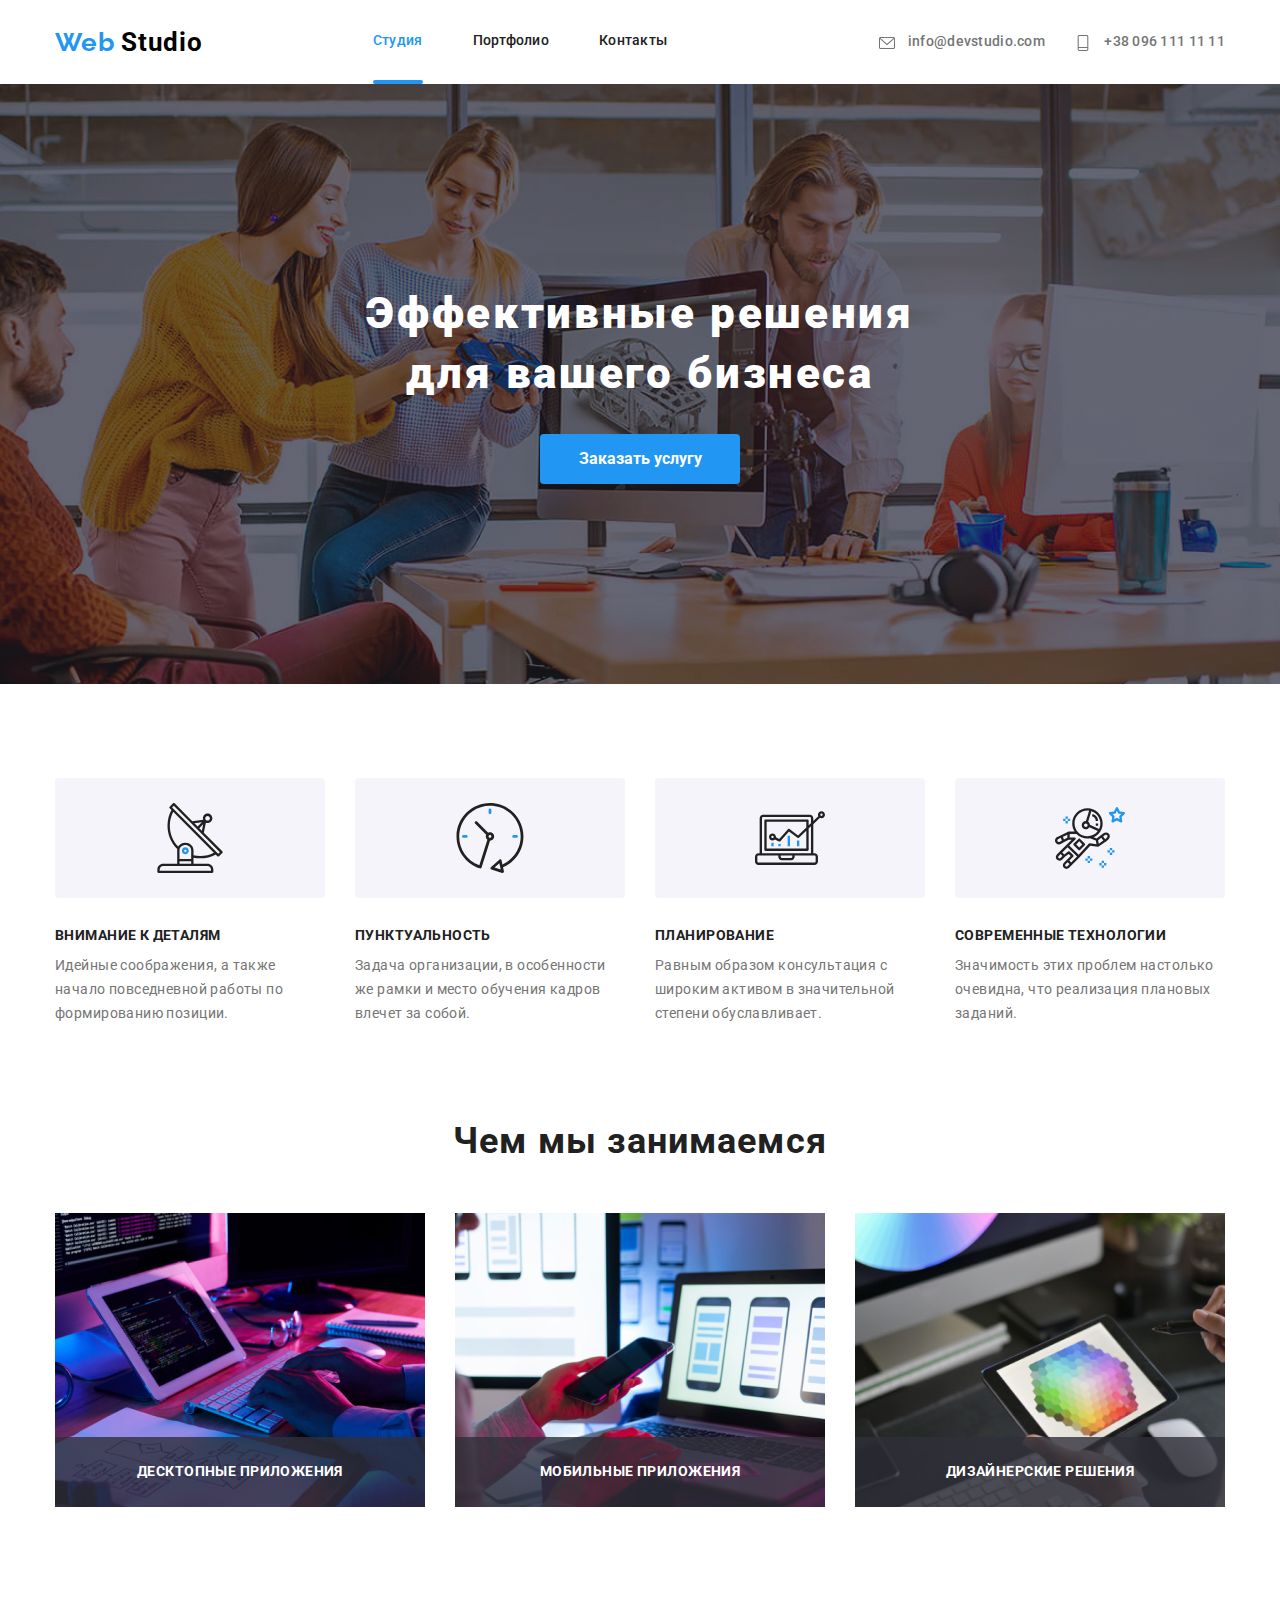
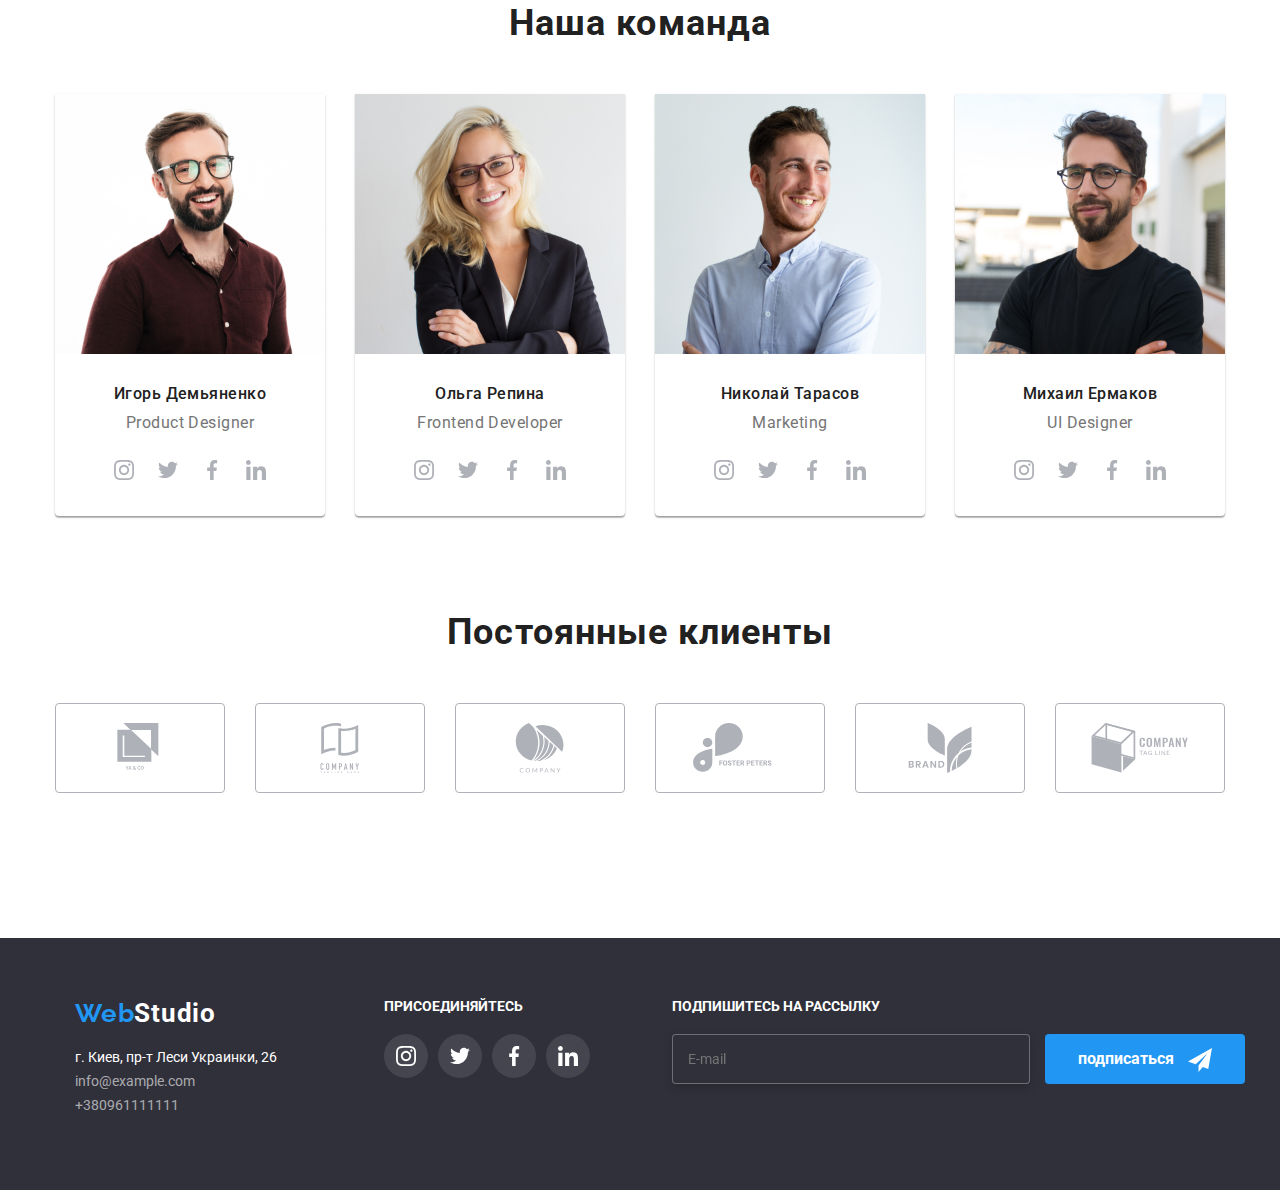
==== index.html @ a5e245bc "Initial commit" ====
<!DOCTYPE html>
<html lang="ru">
  <head>
    <meta charset="UTF-8" />
    <meta name="viewport" content="width=device-width, initial-scale=1.0" />
    <title>Studio</title>
    <link href="https://fonts.googleapis.com/css2?family=Raleway:wght@700&family=Roboto:wght@400;500;700&display=swap"
      rel="stylesheet" />
    <!-- <link rel="stylesheet" href="./css/normalize.css" /> -->
    <link rel="stylesheet" href="./css/main.min.css" />
     <!-- <link rel="stylesheet" href="./css/styles.css" />  -->

  </head>
  <body>
    <!--Шапка сайта-->
    <header>
      <div class="container main-nav">
        <a class="logo">
          <span class="logo-web">Web</span>
          <span class="logo-studio">Studio</span>
        </a>
        <nav>
          <ul class ="list site-nav ">
            <li class="menu-item" ><a href="./index.html" class="link current">Студия</a></li>
            <li class="menu-item"><a href="./portfolio.html" class="link">Портфолио</a></li>
            <li class="menu-item"><a href="#" class="link">Контакты</a></li>
          </ul>
        </nav>
        <address class="address">
          <ul class="list address-nav">
            <li class="item">
              <a href="mailto:info@devstudio.com" class="address-link">
                <svg class="icon-header" width="16" height="16">
                  <use href="./imeges/sprite.svg#icon-envelope" viewBox="0 0 32 32">
                  </use>
                </svg>
                info@devstudio.com
              </a>
            </li>
            <li class="item">
              <a href="tel:+380961111111" class="address-link">
                <svg class="icon-header" width="16" height="16">
                  <use href="./imeges/sprite3.svg#icon-Phone" viewBox="0 0 32 32">
                  </use>
                </svg>  
                  +38 096 111 11 11
              </a>
            </li>
          </ul>
        </address>
      </div>
    </header>
    <main>
      <!--Герой-->
      <section class="hero">
        <div class="overlay">
          <h1 class="section-head">Эффективные решения <br>для вашего бизнеса</h1>
          <button class="button" data-modal-open>Заказать услугу</button>
        </div>
      </section>
      
      <!--Преимущества-->
      <section class="section">
        <div class="container">
          <ul class="list about-us-list">
            <li class="content-box">
              <div class="background-icon">
                <svg class="icon" width="70" height="70">
                  <use href="./imeges/sprite3.svg#icon-plate" viewBox="0 0 32 32">
                  </use>
                </svg>
              </div>
 
              <p class="title-detalis">Внимание к деталям</p>
              <p class="title-description">
                Идейные соображения, а также начало повседневной работы по
                формированию позиции.
              </p>
            </li>
            <li class="content-box">
              <div class="background-icon">
                <svg class="icon" width="70" height="70">
                  <use href="./imeges/sprite3.svg#icon-watch" viewBox="0 0 32 32">
                  </use>
                </svg>
              </div>

              <p class="title-detalis">Пунктуальность</p>
              <p class="title-description">
                Задача организации, в особенности же рамки и место обучения кадров
                влечет за собой.
              </p>
            </li>
            <li class="content-box" >
              <div class="background-icon">
                 <svg class="icon" width="70" height="70">
                   <use href="./imeges/sprite3.svg#icon-comp" viewBox="0 0 32 32">
                   </use>
                 </svg>
              </div>

              <p class="title-detalis">Планирование</p>
              <p class="title-description">
                Равным образом консультация с широким активом в значительной степени
                обуславливает.
              </p>
            </li>
            <li class="content-box">
              <div class="background-icon">
                <svg class="icon" width="70" height="70">
                  <use href="./imeges/sprite3.svg#icon-man" viewBox="0 0 32 32">
                  </use>
                </svg>
              </div>

              <p class="title-detalis">Современные технологии</p>
              <p class="title-description">
                Значимость этих проблем настолько очевидна, что реализация плановых
                заданий.
              </p>
            </li>
          </ul>
        </div>
      </section>
      
      <!--Услуги-->
      <section class="section">
        <div class="container">
          <p class="section-service">Чем мы занимаемся</p>
          <ul class="list service-list">
            <li class="service-item ">
              <img src="./imeges/studio/img.jpg" width="370" alt="Десктопные приложения" />
              <p class="service-description">Десктопные приложения</p>
            </li>
            <li class="service-item ">
              <img src="./imeges/studio/img2.jpg" width="370" alt="Мобильные приложения" />
              <p class="service-description">Мобильные приложения</p>
            </li>
            <li class="service-item ">
              <img src="./imeges/studio/img3.jpg" width="370" alt="Дизайн" />
              <p class="service-description">Дизайнерские решения</p>
            </li>
          </ul>
        </div>
      </section>
      <!--Команда-->
      <section class="section">
        <div class="container">
          <h2 class="section-name">Наша команда</h2>
          <ul class="list team-service">
            <li class="team-list">
              <img src="./imeges/studio/team/img-ID.jpg" width="270" alt="Игорь Демьяненко" />
              <h3 class="team-name">Игорь Демьяненко</h3>
              <p lang="en" class="team-position">Product Designer</p>
              <ul class="list social-list">
                <li>
                  <a href="#" aria-label="ссылка instagram" class="social-networks">
                    <svg  whidh="20" height="20">
                      <use href="./imeges/sprite.svg#icon-insta" viewBox="0 0 32 32">
                      </use>
                    </svg>
                  </a>
                </li>
                <li>
                  <a href="#" aria-label="ссылка Twitter" class="social-networks">
                    <svg  whidh="20" height="20">
                      <use href="./imeges/sprite.svg#icon-twitter" viewBox="0 0 32 32">
                      </use>
                    </svg>
                  </a>
                </li>
                <li>
                  <a href="#" aria-label="ссылка Facebook" class="social-networks">
                    <svg  whidh="20" height="20">
                      <use href="./imeges/sprite.svg#icon-facebook" viewBox="0 0 32 32">
                      </use>
                    </svg>
                  </a>
                </li>
                <li>
                  <a href="#" aria-label="ссылка linkedin " class="social-networks">
                    <svg  whidh="20" height="20">
                      <use href="./imeges/sprite.svg#icon-linkedin" viewBox="0 0 32 32">
                      </use>
                    </svg>
                  </a>
                </li>
              </ul>
            </li>
            <li class="team-list">
              <img src="./imeges/studio/team/img-OR.jpg" width="270" alt="Ольга Репина" />
              <h3 class="team-name">Ольга Репина</h3>
              <p class="team-position">Frontend Developer</p>
              <ul class="list social-list">
                <li>
                  <a href="#" aria-label="ссылка instagram" class="social-networks">
                    <svg  whidh="20" height="20">
                      <use href="./imeges/sprite.svg#icon-insta" viewBox="0 0 32 32">
                      </use>
                    </svg>
                  </a>
                </li>
                <li>
                  <a href="#" aria-label="ссылка Twitter" class="social-networks">
                    <svg  whidh="20" height="20">
                      <use href="./imeges/sprite.svg#icon-twitter" viewBox="0 0 32 32">
                      </use>
                    </svg>
                  </a>
                </li>
                <li>
                  <a href="#" aria-label="ссылка Facebook" class="social-networks">
                    <svg whidh="20" height="20">
                      <use href="./imeges/sprite.svg#icon-facebook" viewBox="0 0 32 32">
                      </use>
                    </svg>
                  </a>
                </li>
                <li>
                  <a href="#" aria-label="ссылка linkedin " class="social-networks">
                    <svg whidh="20" height="20">
                      <use href="./imeges/sprite.svg#icon-linkedin" viewBox="0 0 32 32">
                      </use>
                    </svg>
                  </a>
                </li>
              </ul>
            </li>
            <li class="team-list">
              <img src="./imeges/studio/team/img-NT.jpg" width="270" alt="Николай Тарасов" />
              <h3 class="team-name">Николай Тарасов</h3>
              <p class="team-position">Marketing</p>
              <ul class="list social-list">
                <li class="item">
                  <a href="#" aria-label="ссылка instagram" class="social-networks">
                    <svg whidh="20" height="20">
                      <use href="./imeges/sprite.svg#icon-insta" viewBox="0 0 32 32">
                      </use>
                    </svg>
                  </a>
                </li>
                <li>
                  <a href="#" aria-label="ссылка Twitter" class="social-networks">
                    <svg  whidh="20" height="20">
                      <use href="./imeges/sprite.svg#icon-twitter" viewBox="0 0 32 32">
                      </use>
                    </svg>
                  </a>
                </li>
                <li>
                  <a href="#" aria-label="ссылка Facebook" class="social-networks">
                    <svg whidh="20" height="20">
                      <use href="./imeges/sprite.svg#icon-facebook" viewBox="0 0 32 32">
                      </use>
                    </svg>
                  </a>
                </li>
                <li>
                  <a href="#" aria-label="ссылка linkedin " class="social-networks">
                    <svg  whidh="20" height="20">
                      <use href="./imeges/sprite.svg#icon-linkedin" viewBox="0 0 32 32">
                      </use>
                    </svg>
                  </a>
                </li>
              </ul>
            </li>
            <li class="team-list">
              <img src="./imeges/studio/team/img-ME.jpg" width="270" alt="Михаил Ермаков" />
              <h3 class="team-name">Михаил Ермаков</h3>
              <p class="team-position">UI Designer</p>
              <ul class="list social-list">
                <li>
                  <a href="#" aria-label="ссылка instagram" class="social-networks">
                    <svg  whidh="20" height="20">
                      <use href="./imeges/sprite.svg#icon-insta" viewBox="0 0 32 32">
                      </use>
                    </svg>
                  </a>
                </li>
                <li>
                  <a href="#" aria-label="ссылка Twitter" class="social-networks">
                    <svg  whidh="20" height="20">
                      <use href="./imeges/sprite.svg#icon-twitter" viewBox="0 0 32 32">
                      </use>
                    </svg>
                  </a>
                </li>
                <li>
                  <a href="#" aria-label="ссылка Facebook" class="social-networks">
                    <svg whidh="20" height="20">
                      <use href="./imeges/sprite.svg#icon-facebook" viewBox="0 0 32 32">
                      </use>
                    </svg>
                  </a>
                </li>
                <li>
                  <a href="#" aria-label="ссылка linkedin " class="social-networks">
                    <svg  whidh="20" height="20">
                      <use href="./imeges/sprite.svg#icon-linkedin" viewBox="0 0 32 32">
                      </use>
                    </svg>
                  </a>
                </li>
              </ul>
            </li>
          </ul>  
        </div>
      </section>

      <!--Постоянные клиенты-->
      <section class="section">
        <div class="container">
          <h2 class="section-name">Постоянные клиенты</h2>
          <ul class="list service-list">
            <li class="section-name clients">
              <a href=""class="item-logo" aria-label="ссылка на YA & CO">
                    <svg whidh="45" height="50">
                      <use href="./imeges/sprite.svg#icon-logo-1" viewBox="0 0 32 32">
                      </use>
                    </svg>
              </a>
            </li>
            <li class="section-name clients">
              <a href="#" class="item-logo" aria-label="ссылка на TAGLINE HERE COMPANY">
                    <svg  whidh="45" height="50">
                      <use href="./imeges/sprite.svg#icon-logo-2" viewBox="0 0 32 32">
                      </use>
                    </svg>
              </a>
            </li>
            <li class="section-name clients">
              <a href="" class="item-logo" aria-label="ссылка на COMPANY">
                    <svg  whidh="45" height="50">
                      <use href="./imeges/sprite.svg#icon-logo-3" viewBox="0 0 32 32">
                      </use>
                    </svg>
              </a>
            </li>
            <li class="section-name clients">
              <a href="" class="item-logo" aria-label="ссылка на FOSTER PETERS">
                    <svg  whidh="45" height="50">
                      <use href="./imeges/sprite.svg#icon-logo-4" viewBox="0 0 32 32">
                      </use>
                    </svg>
              </a>
            </li>
            <li class="section-name clients">
              <a href="" class="item-logo" aria-label="ссылка на BRAND">
                    <svg  whidh="45" height="50">
                      <use href="./imeges/sprite.svg#icon-logo-5" viewBox="0 0 32 32">
                      </use>
                    </svg>
              </a>
            </li>
            <li class="section-name clients">
              <a href="" class="item-logo" aria-label="ссылка на TAG LINE COMPANI">
                    <svg  whidh="45" height="50">
                      <use href="./imeges/sprite.svg#icon-logo-6" viewBox="0 0 32 32">
                      </use>
                    </svg>
              </a>
            </li>
          </ul>
        </div>
      </section>
    </main>

    <!--footer-->
    <footer class="footer-main">
      <section>
        <div class="container footer">
          <div>
            <a class="logo footer">
              <span class="logo-web">Web</span>Studio
            </a>
            <address class="footer-adress">
              <ul class="list">
                <li>
                  <p class="adress">
                    г. Киев, пр-т Леси Украинки, 26
                  </p>
                </li>
                <li class="link-adress">
                  <a href class="mail" mailto:info@example.com">
                    info@example.com
                  </a>
                </li>
                <li class="link-adress">
                  <a href="tel:+380961111111" class="mail">
                    +380961111111
                  </a>
                </li>
              </ul>
            </address>
          </div>
          <div>
              <div class="footer-header">Присоединяйтесь</div>
              <ul class="list social-list">
                <li class="item-social">
                  <a href="#" aria-label="ссылка instagram" class="social-networks img-footer">
                    <svg  whidh="20" height="20">
                      <use href="./imeges/sprite.svg#icon-insta" viewBox="0 0 32 32">
                      </use>
                    </svg>
                  </a>
                </li>
                <li class="item-social">
                  <a href="#" aria-label="ссылка Twitter" class="social-networks img-footer">
                    <svg whidh="20" height="20">
                      <use href="./imeges/sprite.svg#icon-twitter" viewBox="0 0 32 32">
                      </use>
                    </svg>
                  </a>
                </li>
                <li class="item-social">
                  <a href="#" aria-label="ссылка Facebook" class="social-networks img-footer">
                    <svg  whidh="20" height="20">
                      <use href="./imeges/sprite.svg#icon-facebook" viewBox="0 0 32 32">
                      </use>
                    </svg>
                  </a>
                </li>
                <li class="item-social">
                  <a href="#" aria-label="ссылка linkedin " class="social-networks img-footer">
                    <svg  whidh="20" height="20">
                      <use href="./imeges/sprite.svg#icon-linkedin" viewBox="0 0 32 32">
                      </use>
                    </svg>
                  </a>
                </li>
              </ul>
            </div>          
            <form>
              <div class="footer-header">подпишитесь на рассылку</div>
              <input type="text" class="footer-input" name="mail-sent" placeholder="E-mail">
              <a href="" class="button">подписаться
                <svg class="img-sent" width="24" height="24">
                  <use href="./imeges/sprite3.svg#icon-icon-send" viewBox="0 0 32 32">                
                  </use>
                </svg>
              </a> 
            </form>            
          </div>
        </div>  
      </section>
    </footer>
    <div class="backdrope is-hidden" data-modal>
      <!--modal-window-->
      <form class="modal">
        <button class="button-close" data-modal-close>
          <svg class="img-close" width="18" height="18">
            <use href="./imeges/sprite3.svg#icon-close-black-18dp-2-1" viewBox="0 0 32 32">
            </use>">
          </svg>
        </button>
        <h1 class="form-title">Оставте свои данные ,мы вам перезвоним
        </h1>
        <div class="form-completed">
          <label for="name" class="form-lable">имя</label>
          <input type="text" class="form-input" name="name" id="name">
          <div class="img-form">
            <svg  width="18" height="18">
              <use href="./imeges/sprite3.svg#icon-person-black-18dp-1" viewBox="0 0 32 32"></use>
            </svg>            
          </div>
        </div>
        <div class="form-completed">
          <label for="tel" class="form-lable">телефон</label>
          <input type="tel" class="form-input" name="tel" id="tel">
          <div class="img-form">
            <svg  width="18" height="18">
              <use href="./imeges/sprite3.svg#icon-phone-black-18dp-1" viewBox="0 0 32 32"></use>
            </svg>            
          </div>
        </div>
        <div class="form-completed">
          <label for="mail" class="form-lable">почта</label>
          <input type="mail" class="form-input" name="mail" id="tel">
          <div class="img-form">
            <svg  width="18" height="18">
              <use href="./imeges/sprite3.svg#icon-email-black-18dp-1" viewBox="0 0 32 32"></use>
            </svg>            
          </div>          
        </div>
        <div class="form-completed">
          <label for="comment" class="form-lable">коментарий</label>            
          <textarea name="comment" id="comment" placeholder="Введите текст"></textarea>
        </div>
        <div class="form-allow">
          <input class="checkbox" type="checkbox" name="allow" id="allow">
          <label class="checkbox-label" for="allow">cоглашаюсь с рассылкой и принимаю 
            <a class="form-link" href="#" target="_blank" rel="noopener noreferrer">Условия договора</a>
          </label>
        </div>
        <button class="button sent">отправить</button>
      </form>  
    </div>
    <script src="./js/modal.js"></script>
  </body>                
</html>
---- css/main.min.css ----
/*! normalize.css v8.0.1 | MIT License | github.com/necolas/normalize.css */html{line-height:1.15;-webkit-text-size-adjust:100%}body{margin:0}main{display:block}h1{font-size:2em;margin:0.67em 0}hr{-webkit-box-sizing:content-box;box-sizing:content-box;height:0;overflow:visible}pre{font-family:monospace, monospace;font-size:1em}a{background-color:transparent}abbr[title]{border-bottom:none;text-decoration:underline;-webkit-text-decoration:underline dotted;text-decoration:underline dotted}b,strong{font-weight:bolder}code,kbd,samp{font-family:monospace, monospace;font-size:1em}small{font-size:80%}sub,sup{font-size:75%;line-height:0;position:relative;vertical-align:baseline}sub{bottom:-0.25em}sup{top:-0.5em}img{border-style:none;display:block}button,input,optgroup,select,textarea{font-family:inherit;font-size:100%;line-height:1.15;margin:0}button,input{overflow:visible}button,select{text-transform:none}button,[type="button"],[type="reset"],[type="submit"]{-webkit-appearance:button}button::-moz-focus-inner,[type="button"]::-moz-focus-inner,[type="reset"]::-moz-focus-inner,[type="submit"]::-moz-focus-inner{border-style:none;padding:0}button:-moz-focusring,[type="button"]:-moz-focusring,[type="reset"]:-moz-focusring,[type="submit"]:-moz-focusring{outline:1px dotted ButtonText}fieldset{padding:0.35em 0.75em 0.625em}legend{-webkit-box-sizing:border-box;box-sizing:border-box;color:inherit;display:table;max-width:100%;padding:0;white-space:normal}progress{vertical-align:baseline}textarea{overflow:auto}[type="checkbox"],[type="radio"]{-webkit-box-sizing:border-box;box-sizing:border-box;padding:0}[type="number"]::-webkit-inner-spin-button,[type="number"]::-webkit-outer-spin-button{height:auto}[type="search"]{-webkit-appearance:textfield;outline-offset:-2px}[type="search"]::-webkit-search-decoration{-webkit-appearance:none}::-webkit-file-upload-button{-webkit-appearance:button;font:inherit}details{display:block}summary{display:list-item}template{display:none}[hidden]{display:none}html{-webkit-box-sizing:border-box;box-sizing:border-box}*,*::before,*::after{-webkit-box-sizing:border-box;box-sizing:border-box}body{margin:0;color:#757575;background-color:#ffffff;font-family:"Raleway", sans-serif;font-family:"Roboto", sans-serif;font-size:14px}a{text-decoration:none}h1,h2,h3,h4,h5,h6,p{margin-top:0;margin-bottom:0}.list{list-style:none;padding:0;margin:0}.main-nav{display:-webkit-box;display:-ms-flexbox;display:flex;-webkit-box-align:center;-ms-flex-align:center;align-items:center}.button{display:inline-block;min-width:200px;padding:10px 32px;border-radius:4px;border-width:0px;color:#fff;background-color:#2196f3;font-weight:bold;font-size:16px;line-height:1.87;text-decoration:none;text-align:center}.modal .button{margin-left:auto;margin-right:auto;display:block}.container{margin-left:auto;margin-right:auto;width:1200px;padding-left:15px;padding-right:15px}.section{padding-bottom:95px}.section-head{color:#fff;font-weight:900;font-size:44px;line-height:1.36;text-align:center;letter-spacing:0.06em;margin-top:0px;margin-bottom:30px}.logo{color:#212121;font-weight:700;font-size:26px;line-height:1.19;letter-spacing:0.03em;margin-right:85px}.logo-studio{color:#000000}.logo-web{font-family:Raleway;font-weight:700;font-size:26px;line-height:1.19;letter-spacing:0.03em;color:#2196f3}.site-nav{display:-webkit-box;display:-ms-flexbox;display:flex;margin-left:85px}.menu-item:not(:last-child){margin-right:50px}.site-nav .link{display:block;padding-top:32px;padding-bottom:32px;color:#212121;font-weight:500;letter-spacing:0.02em;text-decoration:none;-webkit-transition:color 250ms cubic-bezier(0.4, 0, 0.2, 1);transition:color 250ms cubic-bezier(0.4, 0, 0.2, 1)}.link.current{color:#2196f3}.link.current::after{content:"";display:block;width:100%;height:4px;background:#2196f3;border-radius:2px;-webkit-transform:translateY(32px);transform:translateY(32px)}.link{color:#2196f3}.link:hover,.link:focus{color:#2196f3}.address{margin-left:auto;font-style:normal}.address-nav{display:-webkit-box;display:-ms-flexbox;display:flex;font-style:normal}.site-nav .link:hover,.site-nav .link:focus{color:#2196f3}.address-link{color:#757575;font-weight:500;letter-spacing:0.02em;text-decoration:none;-webkit-transition:color 250ms cubic-bezier(0.4, 0, 0.2, 1);transition:color 250ms cubic-bezier(0.4, 0, 0.2, 1)}.address-link:focus,.address-link:hover{color:#2196f3}.address-nav .item+.item{margin-left:30px}.icon-header{margin-right:10px;fill:currentColor;vertical-align:middle}.hero{text-align:center;margin-bottom:94px;color:#fff}.overlay{max-width:1600px;height:600px;margin-left:auto;margin-right:auto;background-image:-webkit-gradient(linear, left top, left bottom, from(rgba(47,48,58,0.4)), to(rgba(47,48,58,0.4))),url(../imeges/img-hero.jpg);background-image:linear-gradient(rgba(47,48,58,0.4), rgba(47,48,58,0.4)),url(../imeges/img-hero.jpg);background-position:center;background-repeat:no-repeat;background-size:cover;padding:200px 20%}.section-head{color:#fff;font-weight:900;font-size:44px;line-height:1.36;text-align:center;letter-spacing:0.06em;margin-top:0px;margin-bottom:30px}.icon{display:block;margin-left:auto;margin-right:auto;width:70px;height:70px}.about-us-list{display:-webkit-box;display:-ms-flexbox;display:flex}.content-box{margin-right:30px;width:calc((100% - 30px * 3) / 4)}.background-icon{display:-webkit-box;display:-ms-flexbox;display:flex;-webkit-box-align:center;-ms-flex-align:center;align-items:center;-webkit-box-pack:center;-ms-flex-pack:center;justify-content:center;width:270px;height:120px;margin-bottom:30px;background:#f5f4fa;border-radius:4px}.title-detalis{font-weight:700;font-size:14px;line-height:1.14;letter-spacing:0.03em;color:#212121;margin-bottom:10px;text-transform:uppercase}.title-description{font-weight:400;font-size:14px;line-height:1.71;letter-spacing:0.03em;color:#757575}.section-service{font-weight:700;font-size:36px;line-height:1.16;text-align:center;letter-spacing:0.03em;color:#212121;margin-bottom:50px}.service-list{display:-webkit-box;display:-ms-flexbox;display:flex;-webkit-box-pack:justify;-ms-flex-pack:justify;justify-content:space-between}.service-item{width:calc((100% - 30px) / 3);margin-right:30px;position:relative}.service-description{color:#fff;background-color:rgba(47,48,58,0.8);font-weight:700;font-size:14px;line-height:1.14;text-align:center;letter-spacing:0.03em;text-transform:uppercase;display:-webkit-box;display:-ms-flexbox;display:flex;position:absolute;bottom:0;left:0;width:100%;height:70px;-webkit-box-pack:center;-ms-flex-pack:center;justify-content:center;-webkit-box-align:center;-ms-flex-align:center;align-items:center}.section-name{font-weight:700;font-size:36px;line-height:1.17;text-align:center;letter-spacing:0.03em;color:#212121;margin-bottom:50px}.team-service{display:-webkit-box;display:-ms-flexbox;display:flex;text-align:center;-webkit-box-pack:justify;-ms-flex-pack:justify;justify-content:space-between}.team-service>.team-list{background:#ffffff;-webkit-box-shadow:0px 2px 1px rgba(0,0,0,0.2),0px 1px 1px rgba(0,0,0,0.14),0px 1px 3px rgba(0,0,0,0.12);box-shadow:0px 2px 1px rgba(0,0,0,0.2),0px 1px 1px rgba(0,0,0,0.14),0px 1px 3px rgba(0,0,0,0.12);border-radius:0px 0px 4px 4px}.team-list:not(:last-child){width:calc((100% - 30px) / 4);margin-right:30px}.team-name{margin-top:30px;margin-bottom:10px;font-weight:500;font-size:16px;line-height:1.2;text-align:center;letter-spacing:0.03em;color:#212121}.team-position{margin-bottom:15px;font-size:16px;line-height:1.2;text-align:center;letter-spacing:0.03em}.social-networks{fill:#afb1b8;display:-webkit-box;display:-ms-flexbox;display:flex;-webkit-box-align:center;-ms-flex-align:center;align-items:center;-webkit-box-pack:center;-ms-flex-pack:center;justify-content:center;height:44px;width:44px;border-radius:50%;background-color:#fff;color:#afb1b8;fill:currentColor;-webkit-transition:background-color 250ms cubic-bezier(0.4, 0, 0.2, 1),color 250ms cubic-bezier(0.4, 0, 0.2, 1);transition:background-color 250ms cubic-bezier(0.4, 0, 0.2, 1),color 250ms cubic-bezier(0.4, 0, 0.2, 1)}.social-networks:hover,.social-networks:focus{fill:#fff;background-color:#2196f3}.social-list{display:-webkit-box;display:-ms-flexbox;display:flex;-webkit-box-pack:center;-ms-flex-pack:center;justify-content:center;margin-bottom:24px;margin-top:16px}.clients:not(:last-child){width:calc((100% - 30px) / 6);margin-right:30px}.item-logo{display:-webkit-box;display:-ms-flexbox;display:flex;-webkit-box-align:center;-ms-flex-align:center;align-items:center;-webkit-box-pack:center;-ms-flex-pack:center;justify-content:center;width:170px;height:90px;border:1px solid #afb1b8;-webkit-box-sizing:border-box;box-sizing:border-box;border-radius:4px;fill:#afb1b8;-webkit-transition:border 250ms cubic-bezier(0.4, 0, 0.2, 1),color 250ms cubic-bezier(0.4, 0, 0.2, 1);transition:border 250ms cubic-bezier(0.4, 0, 0.2, 1),color 250ms cubic-bezier(0.4, 0, 0.2, 1)}.item-logo:hover,.item-logo:focus{fill:#2196f3;border-color:#2196f3}.footer-main{background:#2f303a;height:252px;padding:60px}.container.footer{display:-webkit-box;display:-ms-flexbox;display:flex;-webkit-box-pack:justify;-ms-flex-pack:justify;justify-content:space-between;background:#2f303a}.logo.footer{color:#fff;padding:0;display:block;margin-bottom:20px}.footer-adress{font-style:normal}.footer-adress .mail:hover,.footer-adress .mail:focus{color:#2196f3}.address-text{font-family:Roboto, sans-serif;font-style:normal;font-size:14px;line-height:1.71;letter-spacing:0.03em}.address-text a:hover,.address-text a:focus{color:#2196f3}.address-text a{color:rgba(255,255,255,0.6)}.adress{color:#fff;font-size:14px}.link-adress{margin-top:8px}.mail{color:rgba(255,255,255,0.6);line-height:1.71x;text-decoration:none}.footer-header{font-weight:700;text-transform:uppercase;color:#fff;margin-bottom:20px}.social-list .item-social+.item-social{margin-left:10px}.img-footer{background:rgba(255,255,255,0.1);color:#fff}.footer-input{width:358px;height:50px;border:1px solid rgba(255,255,255,0.3);-webkit-filter:drop-shadow(0px 4px 4px rgba(0,0,0,0.15));filter:drop-shadow(0px 4px 4px rgba(0,0,0,0.15));border-radius:4px;margin-right:12px;background-color:#2f303a;color:rgba(255,255,255,0.6);padding:16px 15px}.img-sent{fill:currentColor;margin-left:10px;vertical-align:middle}.backdrope{position:fixed;top:0px;left:0px;width:100%;height:100%;background:rgba(0,0,0,0.2);opacity:1;-webkit-transition:opacity 250ms cubic-bezier(0.4, 0, 0.2, 1);transition:opacity 250ms cubic-bezier(0.4, 0, 0.2, 1)}.backdrope.is-hidden{opacity:0;pointer-events:none}.modal{position:absolute;width:528px;left:50%;top:50%;-webkit-transform:translate(-50%, -50%);transform:translate(-50%, -50%);padding:40px;background-color:#fff;-webkit-box-shadow:0px 1px 3px rgba(0,0,0,0.12),0px 1px 1px rgba(0,0,0,0.14),0px 2px 1px rgba(0,0,0,0.2);box-shadow:0px 1px 3px rgba(0,0,0,0.12),0px 1px 1px rgba(0,0,0,0.14),0px 2px 1px rgba(0,0,0,0.2);border-radius:4px}.button-close{position:absolute;right:14px;top:14px;width:30px;height:30px;border-radius:50%;background:#ffffff;border:1px solid rgba(0,0,0,0.1);display:-webkit-box;display:-ms-flexbox;display:flex;-webkit-box-align:center;-ms-flex-align:center;align-items:center;-webkit-box-pack:center;-ms-flex-pack:center;justify-content:center;color:black}.button-close:hover,.button.sent:hover,.form-completed:hover *{cursor:url("../images/finger.svg"),pointer}.modal-window .button-head{display:block;margin-left:auto;margin-right:auto}.img-close{fill:currentColor}.button-close:hover,.button-close:focus,.form-input:focus+.img-form,textarea:focus+.img-form{color:#2196f3}.form-title{margin-bottom:12px;color:#212121;font-weight:700;font-size:20px;line-height:1.15;text-align:center}.form-completed{position:relative;margin-bottom:10px;display:-webkit-box;display:-ms-flexbox;display:flex;-webkit-box-orient:vertical;-webkit-box-direction:normal;-ms-flex-direction:column;flex-direction:column}.form-lable{font-size:12px;line-height:1.16;letter-spacing:0.01em;margin-bottom:4px}.form-input{height:40px;padding:12px 42px}.img-form{color:#212121;position:absolute;bottom:11px;left:12px;display:inline-block;width:18px;height:18px}textarea{resize:none;width:100%;height:120px;padding:12px 16px}.form-allow{margin-top:20px;margin-bottom:30px}.checkbox{appearance:none;-moz-appearance:none;-webkit-appearance:none}.checkbox-label{display:inline-block}.checkbox:checked+.checkbox-label::before{background-color:#2196f3;background-image:url("../imeges/icon-check.svg");border-width:0}.checkbox-label::before{content:"";display:inline-block;width:16px;height:15px;border:2px solid #212121;vertical-align:middle;margin-right:8px}.form-link{color:#2196f3;text-decoration:underline}.link-portfolio{color:#212121}.link-portfolio:hover{color:#2196f3}.site-nav .port{color:#2196f3}.button-item{display:-webkit-box;display:-ms-flexbox;display:flex;-webkit-box-pack:center;-ms-flex-pack:center;justify-content:center;list-style:none;margin-bottom:34px;margin-top:84px}.btn:not(:last-child){margin-right:8px}.button-second{color:#212121;background-color:#f5f4fa;border-radius:4px;font-family:Roboto, sans-serif;font-weight:500;font-size:16px;line-height:1.62;letter-spacing:0.03em;padding:6px 22px;-webkit-box-shadow:none;box-shadow:none;-webkit-transition:color 250ms;transition:color 250ms}.button-second:hover,.button-second:focus{background-color:#2196f3;color:white}.card-hover{color:#fff;background-color:#2196f3;font-size:18px;line-height:1.56;letter-spacing:0.03em;position:absolute;top:0;left:0;width:100%;height:100%;padding:63px 24px;background:rgba(33,150,243,0.9);-webkit-transform:translateY(100%);transform:translateY(100%);-webkit-transition:-webkit-transform 250ms cubic-bezier(0.4, 0, 0.2, 1);transition:-webkit-transform 250ms cubic-bezier(0.4, 0, 0.2, 1);transition:transform 250ms cubic-bezier(0.4, 0, 0.2, 1);transition:transform 250ms cubic-bezier(0.4, 0, 0.2, 1), -webkit-transform 250ms cubic-bezier(0.4, 0, 0.2, 1)}.title-card{margin-bottom:4px;color:#212121;font-weight:700;font-size:18px;line-height:2;letter-spacing:0.06em}.title-text{font-weight:400;font-size:16px;line-height:1.8;letter-spacing:0.03em;color:#757575;margin-bottom:20px;font-size:16px;line-height:1.87}ul.list.button-list{-webkit-box-pack:center;-ms-flex-pack:center;justify-content:center;display:-webkit-box;display:-ms-flexbox;display:flex}.card-item{display:-webkit-box;display:-ms-flexbox;display:flex;-ms-flex-line-pack:center;align-content:center;-ms-flex-wrap:wrap;flex-wrap:wrap;margin:-15px}.element{background:#fff;width:370px;margin:15px;border:6px solid #eeeeee;-webkit-box-shadow:none;box-shadow:none;-webkit-transition:-webkit-box-shadow 250ms cubic-bezier(0.4, 0, 0.2, 1);transition:-webkit-box-shadow 250ms cubic-bezier(0.4, 0, 0.2, 1);transition:box-shadow 250ms cubic-bezier(0.4, 0, 0.2, 1);transition:box-shadow 250ms cubic-bezier(0.4, 0, 0.2, 1), -webkit-box-shadow 250ms cubic-bezier(0.4, 0, 0.2, 1)}.element:hover{-webkit-box-shadow:1px 4px 6px rgba(0,0,0,0.16),0px 4px 4px rgba(0,0,0,0.06),0px 1px 1px rgba(0,0,0,0.12);box-shadow:1px 4px 6px rgba(0,0,0,0.16),0px 4px 4px rgba(0,0,0,0.06),0px 1px 1px rgba(0,0,0,0.12)}.element-item{padding:20px}.work-list-img{position:relative;overflow:hidden}.card-item .element:hover .card-hover{-webkit-transform:translateY(0);transform:translateY(0)}
/*# sourceMappingURL=main.min.css.map */
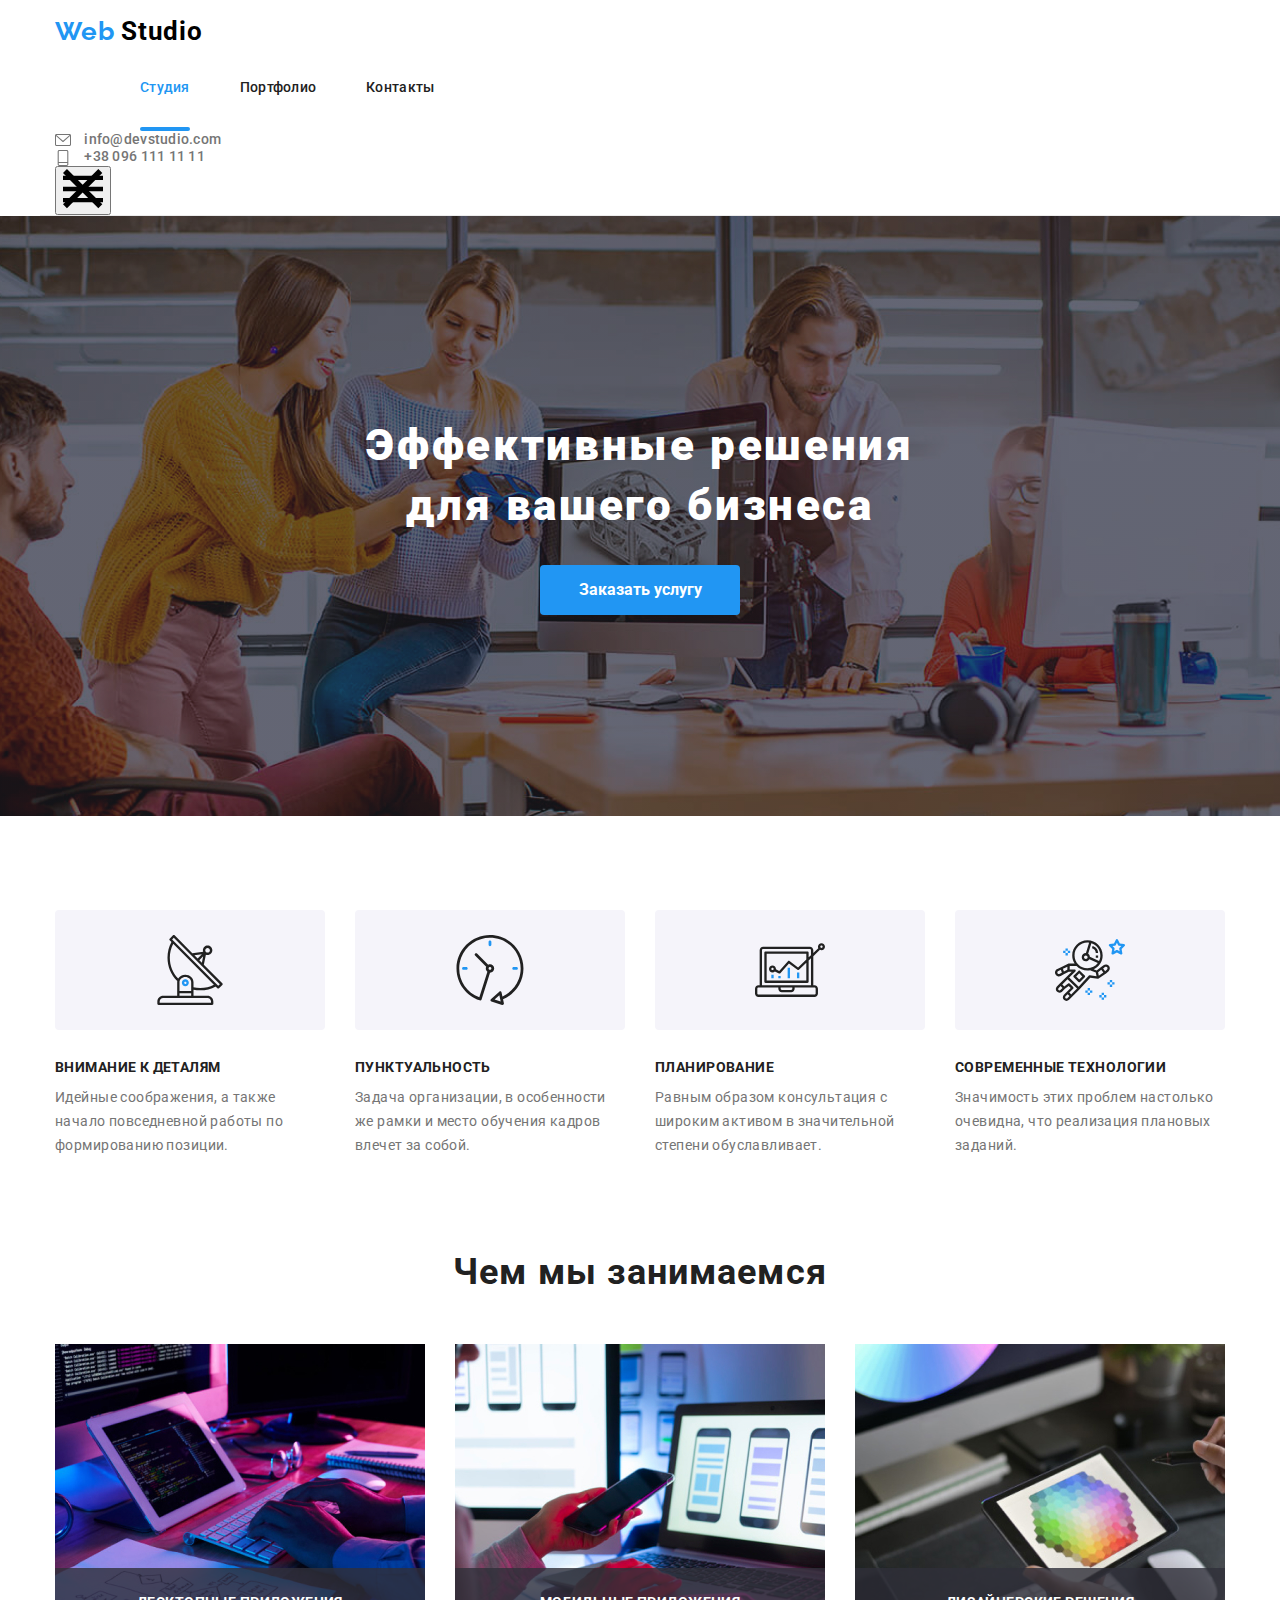
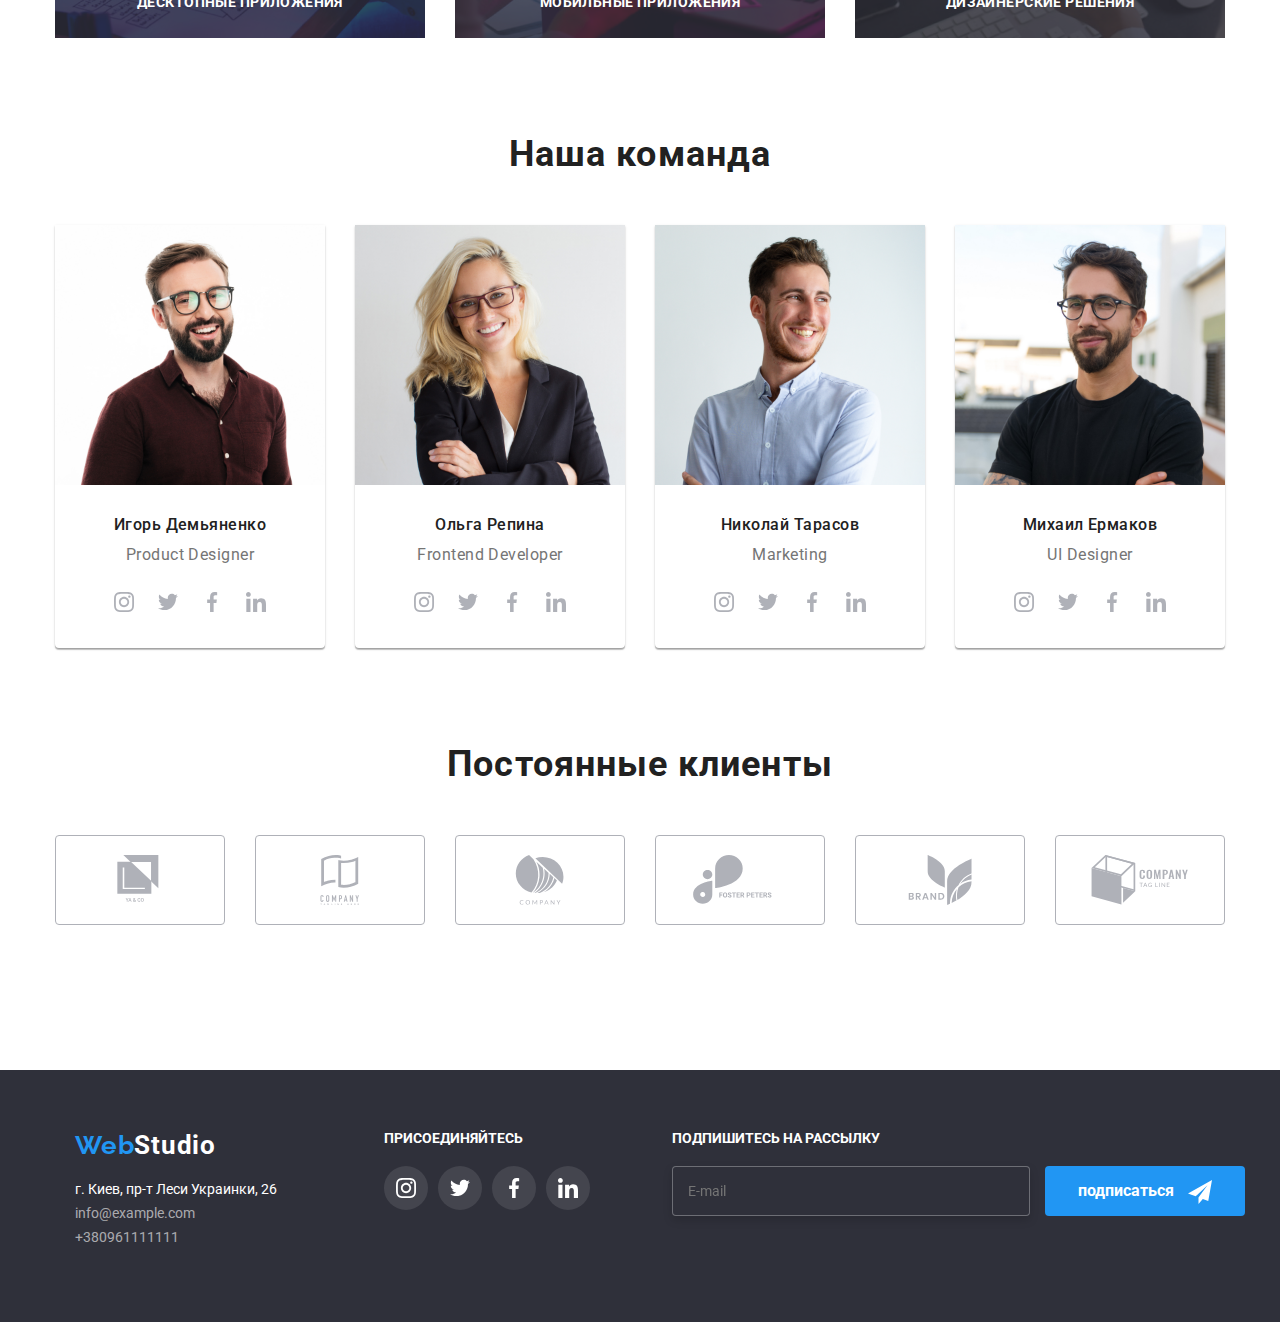
==== commit f0c5cd4b: "вносит изменения" ====
--- a/index.html
+++ b/index.html
@@ -19,35 +19,44 @@
           <span class="logo-web">Web</span>
           <span class="logo-studio">Studio</span>
         </a>
-        <nav>
-          <ul class ="list site-nav ">
-            <li class="menu-item" ><a href="./index.html" class="link current">Студия</a></li>
-            <li class="menu-item"><a href="./portfolio.html" class="link">Портфолио</a></li>
-            <li class="menu-item"><a href="#" class="link">Контакты</a></li>
-          </ul>
-        </nav>
-        <address class="address">
-          <ul class="list address-nav">
-            <li class="item">
-              <a href="mailto:info@devstudio.com" class="address-link">
-                <svg class="icon-header" width="16" height="16">
-                  <use href="./imeges/sprite.svg#icon-envelope" viewBox="0 0 32 32">
-                  </use>
-                </svg>
-                info@devstudio.com
-              </a>
-            </li>
-            <li class="item">
-              <a href="tel:+380961111111" class="address-link">
-                <svg class="icon-header" width="16" height="16">
-                  <use href="./imeges/sprite3.svg#icon-Phone" viewBox="0 0 32 32">
-                  </use>
-                </svg>  
+        <div class="container-nav" data-menu id="menu-container">
+          <nav>
+            <ul class="list site-nav ">
+              <li class="menu-item"><a href="./index.html" class="link current">Студия</a></li>
+              <li class="menu-item"><a href="./portfolio.html" class="link">Портфолио</a></li>
+              <li class="menu-item"><a href="#" class="link">Контакты</a></li>
+            </ul>
+          </nav>
+          <address class="address">
+            <ul class="list address-nav">
+              <li class="item">
+                <a href="mailto:info@devstudio.com" class="address-link">
+                  <svg class="icon-header" width="16" height="16">
+                    <use href="./imeges/sprite.svg#icon-envelope" viewBox="0 0 32 32">
+                    </use>
+                  </svg>
+                  info@devstudio.com
+                </a>
+              </li>
+              <li class="item">
+                <a href="tel:+380961111111" class="address-link">
+                  <svg class="icon-header" width="16" height="16">
+                    <use href="./imeges/sprite3.svg#icon-Phone" viewBox="0 0 32 32">
+                    </use>
+                  </svg>
                   +38 096 111 11 11
-              </a>
-            </li>
-          </ul>
-        </address>
+                </a>
+              </li>
+            </ul>
+          </address>
+        </div>
+        <button type="button" class="button-menu" data-menu-button="" aria-expanded="false" aria-controls="menu-container">
+          <svg width="40" height="40" aria-label="Переключатель мобильного меню">
+            <use class="icon-cross" href="./imeges/symbol-defs.svg#icon-close_24px"></use>
+            <use class="icon-menu" href="./imeges/symbol-defs.svg#icon-menu_24px"></use>
+          </svg>
+        </button>
+
       </div>
     </header>
     <main>
--- a/css/main.min.css
+++ b/css/main.min.css
@@ -1,2 +1,2 @@
-/*! normalize.css v8.0.1 | MIT License | github.com/necolas/normalize.css */html{line-height:1.15;-webkit-text-size-adjust:100%}body{margin:0}main{display:block}h1{font-size:2em;margin:0.67em 0}hr{-webkit-box-sizing:content-box;box-sizing:content-box;height:0;overflow:visible}pre{font-family:monospace, monospace;font-size:1em}a{background-color:transparent}abbr[title]{border-bottom:none;text-decoration:underline;-webkit-text-decoration:underline dotted;text-decoration:underline dotted}b,strong{font-weight:bolder}code,kbd,samp{font-family:monospace, monospace;font-size:1em}small{font-size:80%}sub,sup{font-size:75%;line-height:0;position:relative;vertical-align:baseline}sub{bottom:-0.25em}sup{top:-0.5em}img{border-style:none;display:block}button,input,optgroup,select,textarea{font-family:inherit;font-size:100%;line-height:1.15;margin:0}button,input{overflow:visible}button,select{text-transform:none}button,[type="button"],[type="reset"],[type="submit"]{-webkit-appearance:button}button::-moz-focus-inner,[type="button"]::-moz-focus-inner,[type="reset"]::-moz-focus-inner,[type="submit"]::-moz-focus-inner{border-style:none;padding:0}button:-moz-focusring,[type="button"]:-moz-focusring,[type="reset"]:-moz-focusring,[type="submit"]:-moz-focusring{outline:1px dotted ButtonText}fieldset{padding:0.35em 0.75em 0.625em}legend{-webkit-box-sizing:border-box;box-sizing:border-box;color:inherit;display:table;max-width:100%;padding:0;white-space:normal}progress{vertical-align:baseline}textarea{overflow:auto}[type="checkbox"],[type="radio"]{-webkit-box-sizing:border-box;box-sizing:border-box;padding:0}[type="number"]::-webkit-inner-spin-button,[type="number"]::-webkit-outer-spin-button{height:auto}[type="search"]{-webkit-appearance:textfield;outline-offset:-2px}[type="search"]::-webkit-search-decoration{-webkit-appearance:none}::-webkit-file-upload-button{-webkit-appearance:button;font:inherit}details{display:block}summary{display:list-item}template{display:none}[hidden]{display:none}html{-webkit-box-sizing:border-box;box-sizing:border-box}*,*::before,*::after{-webkit-box-sizing:border-box;box-sizing:border-box}body{margin:0;color:#757575;background-color:#ffffff;font-family:"Raleway", sans-serif;font-family:"Roboto", sans-serif;font-size:14px}a{text-decoration:none}h1,h2,h3,h4,h5,h6,p{margin-top:0;margin-bottom:0}.list{list-style:none;padding:0;margin:0}.main-nav{display:-webkit-box;display:-ms-flexbox;display:flex;-webkit-box-align:center;-ms-flex-align:center;align-items:center}.button{display:inline-block;min-width:200px;padding:10px 32px;border-radius:4px;border-width:0px;color:#fff;background-color:#2196f3;font-weight:bold;font-size:16px;line-height:1.87;text-decoration:none;text-align:center}.modal .button{margin-left:auto;margin-right:auto;display:block}.container{margin-left:auto;margin-right:auto;width:1200px;padding-left:15px;padding-right:15px}.section{padding-bottom:95px}.section-head{color:#fff;font-weight:900;font-size:44px;line-height:1.36;text-align:center;letter-spacing:0.06em;margin-top:0px;margin-bottom:30px}.logo{color:#212121;font-weight:700;font-size:26px;line-height:1.19;letter-spacing:0.03em;margin-right:85px}.logo-studio{color:#000000}.logo-web{font-family:Raleway;font-weight:700;font-size:26px;line-height:1.19;letter-spacing:0.03em;color:#2196f3}.site-nav{display:-webkit-box;display:-ms-flexbox;display:flex;margin-left:85px}.menu-item:not(:last-child){margin-right:50px}.site-nav .link{display:block;padding-top:32px;padding-bottom:32px;color:#212121;font-weight:500;letter-spacing:0.02em;text-decoration:none;-webkit-transition:color 250ms cubic-bezier(0.4, 0, 0.2, 1);transition:color 250ms cubic-bezier(0.4, 0, 0.2, 1)}.link.current{color:#2196f3}.link.current::after{content:"";display:block;width:100%;height:4px;background:#2196f3;border-radius:2px;-webkit-transform:translateY(32px);transform:translateY(32px)}.link{color:#2196f3}.link:hover,.link:focus{color:#2196f3}.address{margin-left:auto;font-style:normal}.address-nav{display:-webkit-box;display:-ms-flexbox;display:flex;font-style:normal}.site-nav .link:hover,.site-nav .link:focus{color:#2196f3}.address-link{color:#757575;font-weight:500;letter-spacing:0.02em;text-decoration:none;-webkit-transition:color 250ms cubic-bezier(0.4, 0, 0.2, 1);transition:color 250ms cubic-bezier(0.4, 0, 0.2, 1)}.address-link:focus,.address-link:hover{color:#2196f3}.address-nav .item+.item{margin-left:30px}.icon-header{margin-right:10px;fill:currentColor;vertical-align:middle}.hero{text-align:center;margin-bottom:94px;color:#fff}.overlay{max-width:1600px;height:600px;margin-left:auto;margin-right:auto;background-image:-webkit-gradient(linear, left top, left bottom, from(rgba(47,48,58,0.4)), to(rgba(47,48,58,0.4))),url(../imeges/img-hero.jpg);background-image:linear-gradient(rgba(47,48,58,0.4), rgba(47,48,58,0.4)),url(../imeges/img-hero.jpg);background-position:center;background-repeat:no-repeat;background-size:cover;padding:200px 20%}.section-head{color:#fff;font-weight:900;font-size:44px;line-height:1.36;text-align:center;letter-spacing:0.06em;margin-top:0px;margin-bottom:30px}.icon{display:block;margin-left:auto;margin-right:auto;width:70px;height:70px}.about-us-list{display:-webkit-box;display:-ms-flexbox;display:flex}.content-box{margin-right:30px;width:calc((100% - 30px * 3) / 4)}.background-icon{display:-webkit-box;display:-ms-flexbox;display:flex;-webkit-box-align:center;-ms-flex-align:center;align-items:center;-webkit-box-pack:center;-ms-flex-pack:center;justify-content:center;width:270px;height:120px;margin-bottom:30px;background:#f5f4fa;border-radius:4px}.title-detalis{font-weight:700;font-size:14px;line-height:1.14;letter-spacing:0.03em;color:#212121;margin-bottom:10px;text-transform:uppercase}.title-description{font-weight:400;font-size:14px;line-height:1.71;letter-spacing:0.03em;color:#757575}.section-service{font-weight:700;font-size:36px;line-height:1.16;text-align:center;letter-spacing:0.03em;color:#212121;margin-bottom:50px}.service-list{display:-webkit-box;display:-ms-flexbox;display:flex;-webkit-box-pack:justify;-ms-flex-pack:justify;justify-content:space-between}.service-item{width:calc((100% - 30px) / 3);margin-right:30px;position:relative}.service-description{color:#fff;background-color:rgba(47,48,58,0.8);font-weight:700;font-size:14px;line-height:1.14;text-align:center;letter-spacing:0.03em;text-transform:uppercase;display:-webkit-box;display:-ms-flexbox;display:flex;position:absolute;bottom:0;left:0;width:100%;height:70px;-webkit-box-pack:center;-ms-flex-pack:center;justify-content:center;-webkit-box-align:center;-ms-flex-align:center;align-items:center}.section-name{font-weight:700;font-size:36px;line-height:1.17;text-align:center;letter-spacing:0.03em;color:#212121;margin-bottom:50px}.team-service{display:-webkit-box;display:-ms-flexbox;display:flex;text-align:center;-webkit-box-pack:justify;-ms-flex-pack:justify;justify-content:space-between}.team-service>.team-list{background:#ffffff;-webkit-box-shadow:0px 2px 1px rgba(0,0,0,0.2),0px 1px 1px rgba(0,0,0,0.14),0px 1px 3px rgba(0,0,0,0.12);box-shadow:0px 2px 1px rgba(0,0,0,0.2),0px 1px 1px rgba(0,0,0,0.14),0px 1px 3px rgba(0,0,0,0.12);border-radius:0px 0px 4px 4px}.team-list:not(:last-child){width:calc((100% - 30px) / 4);margin-right:30px}.team-name{margin-top:30px;margin-bottom:10px;font-weight:500;font-size:16px;line-height:1.2;text-align:center;letter-spacing:0.03em;color:#212121}.team-position{margin-bottom:15px;font-size:16px;line-height:1.2;text-align:center;letter-spacing:0.03em}.social-networks{fill:#afb1b8;display:-webkit-box;display:-ms-flexbox;display:flex;-webkit-box-align:center;-ms-flex-align:center;align-items:center;-webkit-box-pack:center;-ms-flex-pack:center;justify-content:center;height:44px;width:44px;border-radius:50%;background-color:#fff;color:#afb1b8;fill:currentColor;-webkit-transition:background-color 250ms cubic-bezier(0.4, 0, 0.2, 1),color 250ms cubic-bezier(0.4, 0, 0.2, 1);transition:background-color 250ms cubic-bezier(0.4, 0, 0.2, 1),color 250ms cubic-bezier(0.4, 0, 0.2, 1)}.social-networks:hover,.social-networks:focus{fill:#fff;background-color:#2196f3}.social-list{display:-webkit-box;display:-ms-flexbox;display:flex;-webkit-box-pack:center;-ms-flex-pack:center;justify-content:center;margin-bottom:24px;margin-top:16px}.clients:not(:last-child){width:calc((100% - 30px) / 6);margin-right:30px}.item-logo{display:-webkit-box;display:-ms-flexbox;display:flex;-webkit-box-align:center;-ms-flex-align:center;align-items:center;-webkit-box-pack:center;-ms-flex-pack:center;justify-content:center;width:170px;height:90px;border:1px solid #afb1b8;-webkit-box-sizing:border-box;box-sizing:border-box;border-radius:4px;fill:#afb1b8;-webkit-transition:border 250ms cubic-bezier(0.4, 0, 0.2, 1),color 250ms cubic-bezier(0.4, 0, 0.2, 1);transition:border 250ms cubic-bezier(0.4, 0, 0.2, 1),color 250ms cubic-bezier(0.4, 0, 0.2, 1)}.item-logo:hover,.item-logo:focus{fill:#2196f3;border-color:#2196f3}.footer-main{background:#2f303a;height:252px;padding:60px}.container.footer{display:-webkit-box;display:-ms-flexbox;display:flex;-webkit-box-pack:justify;-ms-flex-pack:justify;justify-content:space-between;background:#2f303a}.logo.footer{color:#fff;padding:0;display:block;margin-bottom:20px}.footer-adress{font-style:normal}.footer-adress .mail:hover,.footer-adress .mail:focus{color:#2196f3}.address-text{font-family:Roboto, sans-serif;font-style:normal;font-size:14px;line-height:1.71;letter-spacing:0.03em}.address-text a:hover,.address-text a:focus{color:#2196f3}.address-text a{color:rgba(255,255,255,0.6)}.adress{color:#fff;font-size:14px}.link-adress{margin-top:8px}.mail{color:rgba(255,255,255,0.6);line-height:1.71x;text-decoration:none}.footer-header{font-weight:700;text-transform:uppercase;color:#fff;margin-bottom:20px}.social-list .item-social+.item-social{margin-left:10px}.img-footer{background:rgba(255,255,255,0.1);color:#fff}.footer-input{width:358px;height:50px;border:1px solid rgba(255,255,255,0.3);-webkit-filter:drop-shadow(0px 4px 4px rgba(0,0,0,0.15));filter:drop-shadow(0px 4px 4px rgba(0,0,0,0.15));border-radius:4px;margin-right:12px;background-color:#2f303a;color:rgba(255,255,255,0.6);padding:16px 15px}.img-sent{fill:currentColor;margin-left:10px;vertical-align:middle}.backdrope{position:fixed;top:0px;left:0px;width:100%;height:100%;background:rgba(0,0,0,0.2);opacity:1;-webkit-transition:opacity 250ms cubic-bezier(0.4, 0, 0.2, 1);transition:opacity 250ms cubic-bezier(0.4, 0, 0.2, 1)}.backdrope.is-hidden{opacity:0;pointer-events:none}.modal{position:absolute;width:528px;left:50%;top:50%;-webkit-transform:translate(-50%, -50%);transform:translate(-50%, -50%);padding:40px;background-color:#fff;-webkit-box-shadow:0px 1px 3px rgba(0,0,0,0.12),0px 1px 1px rgba(0,0,0,0.14),0px 2px 1px rgba(0,0,0,0.2);box-shadow:0px 1px 3px rgba(0,0,0,0.12),0px 1px 1px rgba(0,0,0,0.14),0px 2px 1px rgba(0,0,0,0.2);border-radius:4px}.button-close{position:absolute;right:14px;top:14px;width:30px;height:30px;border-radius:50%;background:#ffffff;border:1px solid rgba(0,0,0,0.1);display:-webkit-box;display:-ms-flexbox;display:flex;-webkit-box-align:center;-ms-flex-align:center;align-items:center;-webkit-box-pack:center;-ms-flex-pack:center;justify-content:center;color:black}.button-close:hover,.button.sent:hover,.form-completed:hover *{cursor:url("../images/finger.svg"),pointer}.modal-window .button-head{display:block;margin-left:auto;margin-right:auto}.img-close{fill:currentColor}.button-close:hover,.button-close:focus,.form-input:focus+.img-form,textarea:focus+.img-form{color:#2196f3}.form-title{margin-bottom:12px;color:#212121;font-weight:700;font-size:20px;line-height:1.15;text-align:center}.form-completed{position:relative;margin-bottom:10px;display:-webkit-box;display:-ms-flexbox;display:flex;-webkit-box-orient:vertical;-webkit-box-direction:normal;-ms-flex-direction:column;flex-direction:column}.form-lable{font-size:12px;line-height:1.16;letter-spacing:0.01em;margin-bottom:4px}.form-input{height:40px;padding:12px 42px}.img-form{color:#212121;position:absolute;bottom:11px;left:12px;display:inline-block;width:18px;height:18px}textarea{resize:none;width:100%;height:120px;padding:12px 16px}.form-allow{margin-top:20px;margin-bottom:30px}.checkbox{appearance:none;-moz-appearance:none;-webkit-appearance:none}.checkbox-label{display:inline-block}.checkbox:checked+.checkbox-label::before{background-color:#2196f3;background-image:url("../imeges/icon-check.svg");border-width:0}.checkbox-label::before{content:"";display:inline-block;width:16px;height:15px;border:2px solid #212121;vertical-align:middle;margin-right:8px}.form-link{color:#2196f3;text-decoration:underline}.link-portfolio{color:#212121}.link-portfolio:hover{color:#2196f3}.site-nav .port{color:#2196f3}.button-item{display:-webkit-box;display:-ms-flexbox;display:flex;-webkit-box-pack:center;-ms-flex-pack:center;justify-content:center;list-style:none;margin-bottom:34px;margin-top:84px}.btn:not(:last-child){margin-right:8px}.button-second{color:#212121;background-color:#f5f4fa;border-radius:4px;font-family:Roboto, sans-serif;font-weight:500;font-size:16px;line-height:1.62;letter-spacing:0.03em;padding:6px 22px;-webkit-box-shadow:none;box-shadow:none;-webkit-transition:color 250ms;transition:color 250ms}.button-second:hover,.button-second:focus{background-color:#2196f3;color:white}.card-hover{color:#fff;background-color:#2196f3;font-size:18px;line-height:1.56;letter-spacing:0.03em;position:absolute;top:0;left:0;width:100%;height:100%;padding:63px 24px;background:rgba(33,150,243,0.9);-webkit-transform:translateY(100%);transform:translateY(100%);-webkit-transition:-webkit-transform 250ms cubic-bezier(0.4, 0, 0.2, 1);transition:-webkit-transform 250ms cubic-bezier(0.4, 0, 0.2, 1);transition:transform 250ms cubic-bezier(0.4, 0, 0.2, 1);transition:transform 250ms cubic-bezier(0.4, 0, 0.2, 1), -webkit-transform 250ms cubic-bezier(0.4, 0, 0.2, 1)}.title-card{margin-bottom:4px;color:#212121;font-weight:700;font-size:18px;line-height:2;letter-spacing:0.06em}.title-text{font-weight:400;font-size:16px;line-height:1.8;letter-spacing:0.03em;color:#757575;margin-bottom:20px;font-size:16px;line-height:1.87}ul.list.button-list{-webkit-box-pack:center;-ms-flex-pack:center;justify-content:center;display:-webkit-box;display:-ms-flexbox;display:flex}.card-item{display:-webkit-box;display:-ms-flexbox;display:flex;-ms-flex-line-pack:center;align-content:center;-ms-flex-wrap:wrap;flex-wrap:wrap;margin:-15px}.element{background:#fff;width:370px;margin:15px;border:6px solid #eeeeee;-webkit-box-shadow:none;box-shadow:none;-webkit-transition:-webkit-box-shadow 250ms cubic-bezier(0.4, 0, 0.2, 1);transition:-webkit-box-shadow 250ms cubic-bezier(0.4, 0, 0.2, 1);transition:box-shadow 250ms cubic-bezier(0.4, 0, 0.2, 1);transition:box-shadow 250ms cubic-bezier(0.4, 0, 0.2, 1), -webkit-box-shadow 250ms cubic-bezier(0.4, 0, 0.2, 1)}.element:hover{-webkit-box-shadow:1px 4px 6px rgba(0,0,0,0.16),0px 4px 4px rgba(0,0,0,0.06),0px 1px 1px rgba(0,0,0,0.12);box-shadow:1px 4px 6px rgba(0,0,0,0.16),0px 4px 4px rgba(0,0,0,0.06),0px 1px 1px rgba(0,0,0,0.12)}.element-item{padding:20px}.work-list-img{position:relative;overflow:hidden}.card-item .element:hover .card-hover{-webkit-transform:translateY(0);transform:translateY(0)}
+/*! normalize.css v8.0.1 | MIT License | github.com/necolas/normalize.css */html{line-height:1.15;-webkit-text-size-adjust:100%}body{margin:0}main{display:block}h1{font-size:2em;margin:0.67em 0}hr{-webkit-box-sizing:content-box;box-sizing:content-box;height:0;overflow:visible}pre{font-family:monospace, monospace;font-size:1em}a{background-color:transparent}abbr[title]{border-bottom:none;text-decoration:underline;-webkit-text-decoration:underline dotted;text-decoration:underline dotted}b,strong{font-weight:bolder}code,kbd,samp{font-family:monospace, monospace;font-size:1em}small{font-size:80%}sub,sup{font-size:75%;line-height:0;position:relative;vertical-align:baseline}sub{bottom:-0.25em}sup{top:-0.5em}img{border-style:none;display:block}button,input,optgroup,select,textarea{font-family:inherit;font-size:100%;line-height:1.15;margin:0}button,input{overflow:visible}button,select{text-transform:none}button,[type="button"],[type="reset"],[type="submit"]{-webkit-appearance:button}button::-moz-focus-inner,[type="button"]::-moz-focus-inner,[type="reset"]::-moz-focus-inner,[type="submit"]::-moz-focus-inner{border-style:none;padding:0}button:-moz-focusring,[type="button"]:-moz-focusring,[type="reset"]:-moz-focusring,[type="submit"]:-moz-focusring{outline:1px dotted ButtonText}fieldset{padding:0.35em 0.75em 0.625em}legend{-webkit-box-sizing:border-box;box-sizing:border-box;color:inherit;display:table;max-width:100%;padding:0;white-space:normal}progress{vertical-align:baseline}textarea{overflow:auto}[type="checkbox"],[type="radio"]{-webkit-box-sizing:border-box;box-sizing:border-box;padding:0}[type="number"]::-webkit-inner-spin-button,[type="number"]::-webkit-outer-spin-button{height:auto}[type="search"]{-webkit-appearance:textfield;outline-offset:-2px}[type="search"]::-webkit-search-decoration{-webkit-appearance:none}::-webkit-file-upload-button{-webkit-appearance:button;font:inherit}details{display:block}summary{display:list-item}template{display:none}[hidden]{display:none}html{-webkit-box-sizing:border-box;box-sizing:border-box}*,*::before,*::after{-webkit-box-sizing:border-box;box-sizing:border-box}body{margin:0;color:#757575;background-color:#ffffff;font-family:"Raleway", sans-serif;font-family:"Roboto", sans-serif;font-size:14px}a{text-decoration:none}h1,h2,h3,h4,h5,h6,p{margin-top:0;margin-bottom:0}.list{list-style:none;padding:0;margin:0}.main-nav{position:relative;border-bottom:1px solid #ececec;padding-top:16px}@media screen and (max-width: 767px){.main-nav{padding-bottom:16px}}.button{display:inline-block;min-width:200px;padding:10px 32px;border-radius:4px;border-width:0px;color:#fff;background-color:#2196f3;font-weight:bold;font-size:16px;line-height:1.87;text-decoration:none;text-align:center}.modal .button{margin-left:auto;margin-right:auto;display:block}.container{margin-left:auto;margin-right:auto;width:1200px;padding-left:15px;padding-right:15px}@media screen and (min-width: 480px){.container{width:480px}}@media screen and (min-width: 768px){.container{width:768px}}@media screen and (min-width: 1200px){.container{width:1200px}}.section{padding-bottom:95px}.section-head{color:#fff;font-weight:900;font-size:44px;line-height:1.36;text-align:center;letter-spacing:0.06em;margin-top:0px;margin-bottom:30px}.logo{color:#212121;font-weight:700;font-size:26px;line-height:1.19;letter-spacing:0.03em;margin-right:85px}.logo-studio{color:#000000}.logo-web{font-family:Raleway;font-weight:700;font-size:26px;line-height:1.19;letter-spacing:0.03em;color:#2196f3}.site-nav{display:-webkit-box;display:-ms-flexbox;display:flex;margin-left:85px}.menu-item:not(:last-child){margin-right:50px}.site-nav .link{display:block;padding-top:32px;padding-bottom:32px;color:#212121;font-weight:500;letter-spacing:0.02em;text-decoration:none;-webkit-transition:color 250ms cubic-bezier(0.4, 0, 0.2, 1);transition:color 250ms cubic-bezier(0.4, 0, 0.2, 1)}.link.current{color:#2196f3}.link.current::after{content:"";display:block;width:100%;height:4px;background:#2196f3;border-radius:2px;-webkit-transform:translateY(32px);transform:translateY(32px)}.link{color:#2196f3}.link:hover,.link:focus{color:#2196f3}.address{margin-left:auto;font-style:normal}@media screen and (max-width: 767px){.address-nav{font-size:18px;line-height:1.16}.address-nav .item+.item{margin-top:16px}}@media screen and (min-width: 768px) and (max-width: 1199px){.address-nav .item+.item{margin-top:10px}}.address-nav.item+.item{margin-left:30px}.site-nav .link:hover,.site-nav .link:focus{color:#2196f3}.address-link{color:#757575;font-weight:500;letter-spacing:0.02em;text-decoration:none;-webkit-transition:color 250ms cubic-bezier(0.4, 0, 0.2, 1);transition:color 250ms cubic-bezier(0.4, 0, 0.2, 1)}.address-link:focus,.address-link:hover{color:#2196f3}.icon-header{margin-right:10px;fill:currentColor;vertical-align:middle}.hero{text-align:center;margin-bottom:94px;color:#fff}.overlay{max-width:1600px;height:600px;margin-left:auto;margin-right:auto;background-image:-webkit-gradient(linear, left top, left bottom, from(rgba(47,48,58,0.4)), to(rgba(47,48,58,0.4))),url(../imeges/img-hero.jpg);background-image:linear-gradient(rgba(47,48,58,0.4), rgba(47,48,58,0.4)),url(../imeges/img-hero.jpg);background-position:center;background-repeat:no-repeat;background-size:cover;padding:200px 20%}.section-head{color:#fff;font-weight:900;font-size:44px;line-height:1.36;text-align:center;letter-spacing:0.06em;margin-top:0px;margin-bottom:30px}.icon{display:block;margin-left:auto;margin-right:auto;width:70px;height:70px}.about-us-list{display:-webkit-box;display:-ms-flexbox;display:flex}.content-box{margin-right:30px;width:calc((100% - 30px * 3) / 4)}.background-icon{display:-webkit-box;display:-ms-flexbox;display:flex;-webkit-box-align:center;-ms-flex-align:center;align-items:center;-webkit-box-pack:center;-ms-flex-pack:center;justify-content:center;width:270px;height:120px;margin-bottom:30px;background:#f5f4fa;border-radius:4px}.title-detalis{font-weight:700;font-size:14px;line-height:1.14;letter-spacing:0.03em;color:#212121;margin-bottom:10px;text-transform:uppercase}.title-description{font-weight:400;font-size:14px;line-height:1.71;letter-spacing:0.03em;color:#757575}.section-service{font-weight:700;font-size:36px;line-height:1.16;text-align:center;letter-spacing:0.03em;color:#212121;margin-bottom:50px}.service-list{display:-webkit-box;display:-ms-flexbox;display:flex;-webkit-box-pack:justify;-ms-flex-pack:justify;justify-content:space-between}.service-item{width:calc((100% - 30px) / 3);margin-right:30px;position:relative}.service-description{color:#fff;background-color:rgba(47,48,58,0.8);font-weight:700;font-size:14px;line-height:1.14;text-align:center;letter-spacing:0.03em;text-transform:uppercase;display:-webkit-box;display:-ms-flexbox;display:flex;position:absolute;bottom:0;left:0;width:100%;height:70px;-webkit-box-pack:center;-ms-flex-pack:center;justify-content:center;-webkit-box-align:center;-ms-flex-align:center;align-items:center}.section-name{font-weight:700;font-size:36px;line-height:1.17;text-align:center;letter-spacing:0.03em;color:#212121;margin-bottom:50px}.team-service{display:-webkit-box;display:-ms-flexbox;display:flex;text-align:center;-webkit-box-pack:justify;-ms-flex-pack:justify;justify-content:space-between}.team-service>.team-list{background:#ffffff;-webkit-box-shadow:0px 2px 1px rgba(0,0,0,0.2),0px 1px 1px rgba(0,0,0,0.14),0px 1px 3px rgba(0,0,0,0.12);box-shadow:0px 2px 1px rgba(0,0,0,0.2),0px 1px 1px rgba(0,0,0,0.14),0px 1px 3px rgba(0,0,0,0.12);border-radius:0px 0px 4px 4px}.team-list:not(:last-child){width:calc((100% - 30px) / 4);margin-right:30px}.team-name{margin-top:30px;margin-bottom:10px;font-weight:500;font-size:16px;line-height:1.2;text-align:center;letter-spacing:0.03em;color:#212121}.team-position{margin-bottom:15px;font-size:16px;line-height:1.2;text-align:center;letter-spacing:0.03em}.social-networks{fill:#afb1b8;display:-webkit-box;display:-ms-flexbox;display:flex;-webkit-box-align:center;-ms-flex-align:center;align-items:center;-webkit-box-pack:center;-ms-flex-pack:center;justify-content:center;height:44px;width:44px;border-radius:50%;background-color:#fff;color:#afb1b8;fill:currentColor;-webkit-transition:background-color 250ms cubic-bezier(0.4, 0, 0.2, 1),color 250ms cubic-bezier(0.4, 0, 0.2, 1);transition:background-color 250ms cubic-bezier(0.4, 0, 0.2, 1),color 250ms cubic-bezier(0.4, 0, 0.2, 1)}.social-networks:hover,.social-networks:focus{fill:#fff;background-color:#2196f3}.social-list{display:-webkit-box;display:-ms-flexbox;display:flex;-webkit-box-pack:center;-ms-flex-pack:center;justify-content:center;margin-bottom:24px;margin-top:16px}.clients:not(:last-child){width:calc((100% - 30px) / 6);margin-right:30px}.item-logo{display:-webkit-box;display:-ms-flexbox;display:flex;-webkit-box-align:center;-ms-flex-align:center;align-items:center;-webkit-box-pack:center;-ms-flex-pack:center;justify-content:center;width:170px;height:90px;border:1px solid #afb1b8;-webkit-box-sizing:border-box;box-sizing:border-box;border-radius:4px;fill:#afb1b8;-webkit-transition:border 250ms cubic-bezier(0.4, 0, 0.2, 1),color 250ms cubic-bezier(0.4, 0, 0.2, 1);transition:border 250ms cubic-bezier(0.4, 0, 0.2, 1),color 250ms cubic-bezier(0.4, 0, 0.2, 1)}.item-logo:hover,.item-logo:focus{fill:#2196f3;border-color:#2196f3}.footer-main{background:#2f303a;height:252px;padding:60px}.container.footer{display:-webkit-box;display:-ms-flexbox;display:flex;-webkit-box-pack:justify;-ms-flex-pack:justify;justify-content:space-between;background:#2f303a}.logo.footer{color:#fff;padding:0;display:block;margin-bottom:20px}.footer-adress{font-style:normal}.footer-adress .mail:hover,.footer-adress .mail:focus{color:#2196f3}.address-text{font-family:Roboto, sans-serif;font-style:normal;font-size:14px;line-height:1.71;letter-spacing:0.03em}.address-text a:hover,.address-text a:focus{color:#2196f3}.address-text a{color:rgba(255,255,255,0.6)}.adress{color:#fff;font-size:14px}.link-adress{margin-top:8px}.mail{color:rgba(255,255,255,0.6);line-height:1.71x;text-decoration:none}.footer-header{font-weight:700;text-transform:uppercase;color:#fff;margin-bottom:20px}.social-list .item-social+.item-social{margin-left:10px}.img-footer{background:rgba(255,255,255,0.1);color:#fff}.footer-input{width:358px;height:50px;border:1px solid rgba(255,255,255,0.3);-webkit-filter:drop-shadow(0px 4px 4px rgba(0,0,0,0.15));filter:drop-shadow(0px 4px 4px rgba(0,0,0,0.15));border-radius:4px;margin-right:12px;background-color:#2f303a;color:rgba(255,255,255,0.6);padding:16px 15px}.img-sent{fill:currentColor;margin-left:10px;vertical-align:middle}.backdrope{position:fixed;top:0px;left:0px;width:100%;height:100%;background:rgba(0,0,0,0.2);opacity:1;-webkit-transition:opacity 250ms cubic-bezier(0.4, 0, 0.2, 1);transition:opacity 250ms cubic-bezier(0.4, 0, 0.2, 1)}.backdrope.is-hidden{opacity:0;pointer-events:none}.modal{position:absolute;width:528px;left:50%;top:50%;-webkit-transform:translate(-50%, -50%);transform:translate(-50%, -50%);padding:40px;background-color:#fff;-webkit-box-shadow:0px 1px 3px rgba(0,0,0,0.12),0px 1px 1px rgba(0,0,0,0.14),0px 2px 1px rgba(0,0,0,0.2);box-shadow:0px 1px 3px rgba(0,0,0,0.12),0px 1px 1px rgba(0,0,0,0.14),0px 2px 1px rgba(0,0,0,0.2);border-radius:4px}.button-close{position:absolute;right:14px;top:14px;width:30px;height:30px;border-radius:50%;background:#ffffff;border:1px solid rgba(0,0,0,0.1);display:-webkit-box;display:-ms-flexbox;display:flex;-webkit-box-align:center;-ms-flex-align:center;align-items:center;-webkit-box-pack:center;-ms-flex-pack:center;justify-content:center;color:black}.button-close:hover,.button.sent:hover,.form-completed:hover *{cursor:url("../images/finger.svg"),pointer}.modal-window .button-head{display:block;margin-left:auto;margin-right:auto}.img-close{fill:currentColor}.button-close:hover,.button-close:focus,.form-input:focus+.img-form,textarea:focus+.img-form{color:#2196f3}.form-title{margin-bottom:12px;color:#212121;font-weight:700;font-size:20px;line-height:1.15;text-align:center}.form-completed{position:relative;margin-bottom:10px;display:-webkit-box;display:-ms-flexbox;display:flex;-webkit-box-orient:vertical;-webkit-box-direction:normal;-ms-flex-direction:column;flex-direction:column}.form-lable{font-size:12px;line-height:1.16;letter-spacing:0.01em;margin-bottom:4px}.form-input{height:40px;padding:12px 42px}.img-form{color:#212121;position:absolute;bottom:11px;left:12px;display:inline-block;width:18px;height:18px}textarea{resize:none;width:100%;height:120px;padding:12px 16px}.form-allow{margin-top:20px;margin-bottom:30px}.checkbox{appearance:none;-moz-appearance:none;-webkit-appearance:none}.checkbox-label{display:inline-block}.checkbox:checked+.checkbox-label::before{background-color:#2196f3;background-image:url("../imeges/icon-check.svg");border-width:0}.checkbox-label::before{content:"";display:inline-block;width:16px;height:15px;border:2px solid #212121;vertical-align:middle;margin-right:8px}.form-link{color:#2196f3;text-decoration:underline}.link-portfolio{color:#212121}.link-portfolio:hover{color:#2196f3}.site-nav .port{color:#2196f3}.button-item{display:-webkit-box;display:-ms-flexbox;display:flex;-webkit-box-pack:center;-ms-flex-pack:center;justify-content:center;list-style:none;margin-bottom:34px;margin-top:84px}.btn:not(:last-child){margin-right:8px}.button-second{color:#212121;background-color:#f5f4fa;border-radius:4px;font-family:Roboto, sans-serif;font-weight:500;font-size:16px;line-height:1.62;letter-spacing:0.03em;padding:6px 22px;-webkit-box-shadow:none;box-shadow:none;-webkit-transition:color 250ms;transition:color 250ms}.button-second:hover,.button-second:focus{background-color:#2196f3;color:white}.card-hover{color:#fff;background-color:#2196f3;font-size:18px;line-height:1.56;letter-spacing:0.03em;position:absolute;top:0;left:0;width:100%;height:100%;padding:63px 24px;background:rgba(33,150,243,0.9);-webkit-transform:translateY(100%);transform:translateY(100%);-webkit-transition:-webkit-transform 250ms cubic-bezier(0.4, 0, 0.2, 1);transition:-webkit-transform 250ms cubic-bezier(0.4, 0, 0.2, 1);transition:transform 250ms cubic-bezier(0.4, 0, 0.2, 1);transition:transform 250ms cubic-bezier(0.4, 0, 0.2, 1), -webkit-transform 250ms cubic-bezier(0.4, 0, 0.2, 1)}.title-card{margin-bottom:4px;color:#212121;font-weight:700;font-size:18px;line-height:2;letter-spacing:0.06em}.title-text{font-weight:400;font-size:16px;line-height:1.8;letter-spacing:0.03em;color:#757575;margin-bottom:20px;font-size:16px;line-height:1.87}ul.list.button-list{-webkit-box-pack:center;-ms-flex-pack:center;justify-content:center;display:-webkit-box;display:-ms-flexbox;display:flex}.card-item{display:-webkit-box;display:-ms-flexbox;display:flex;-ms-flex-line-pack:center;align-content:center;-ms-flex-wrap:wrap;flex-wrap:wrap;margin:-15px}.element{background:#fff;width:370px;margin:15px;border:6px solid #eeeeee;-webkit-box-shadow:none;box-shadow:none;-webkit-transition:-webkit-box-shadow 250ms cubic-bezier(0.4, 0, 0.2, 1);transition:-webkit-box-shadow 250ms cubic-bezier(0.4, 0, 0.2, 1);transition:box-shadow 250ms cubic-bezier(0.4, 0, 0.2, 1);transition:box-shadow 250ms cubic-bezier(0.4, 0, 0.2, 1), -webkit-box-shadow 250ms cubic-bezier(0.4, 0, 0.2, 1)}.element:hover{-webkit-box-shadow:1px 4px 6px rgba(0,0,0,0.16),0px 4px 4px rgba(0,0,0,0.06),0px 1px 1px rgba(0,0,0,0.12);box-shadow:1px 4px 6px rgba(0,0,0,0.16),0px 4px 4px rgba(0,0,0,0.06),0px 1px 1px rgba(0,0,0,0.12)}.element-item{padding:20px}.work-list-img{position:relative;overflow:hidden}.card-item .element:hover .card-hover{-webkit-transform:translateY(0);transform:translateY(0)}
 /*# sourceMappingURL=main.min.css.map */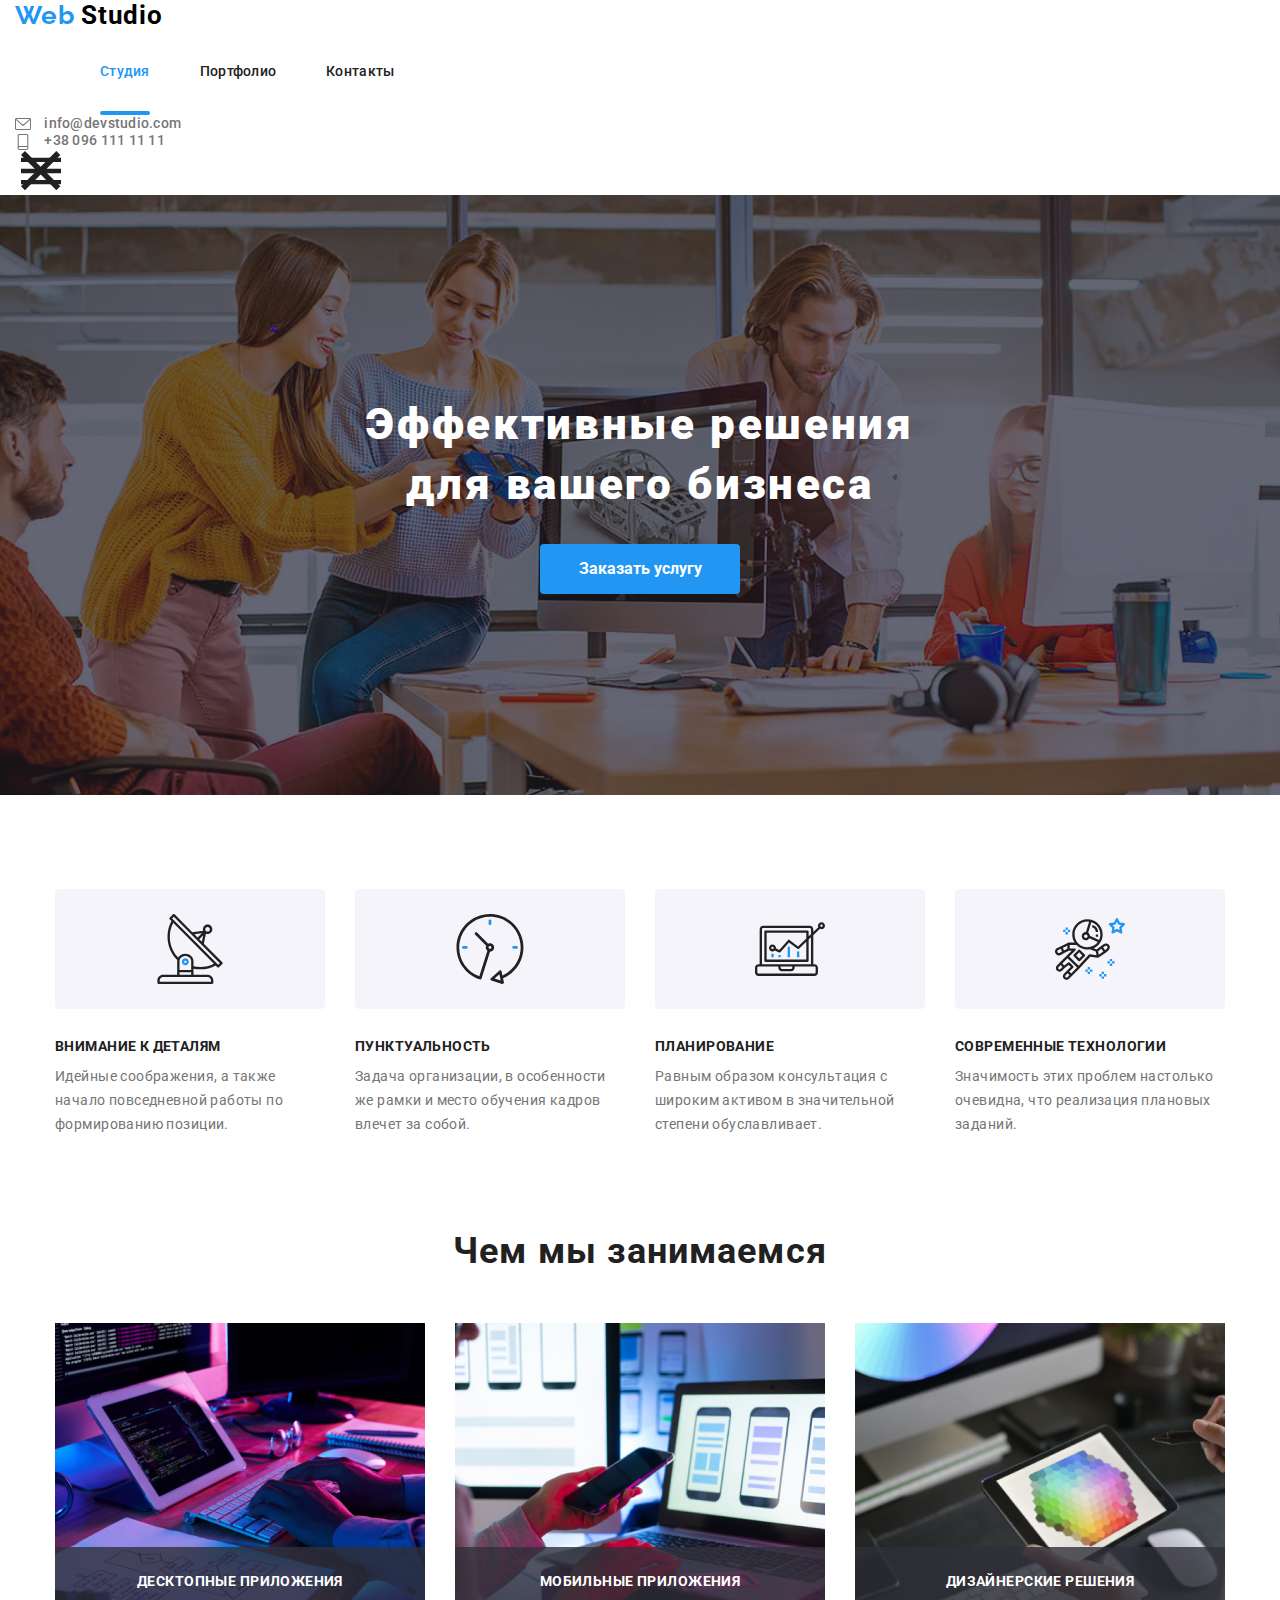
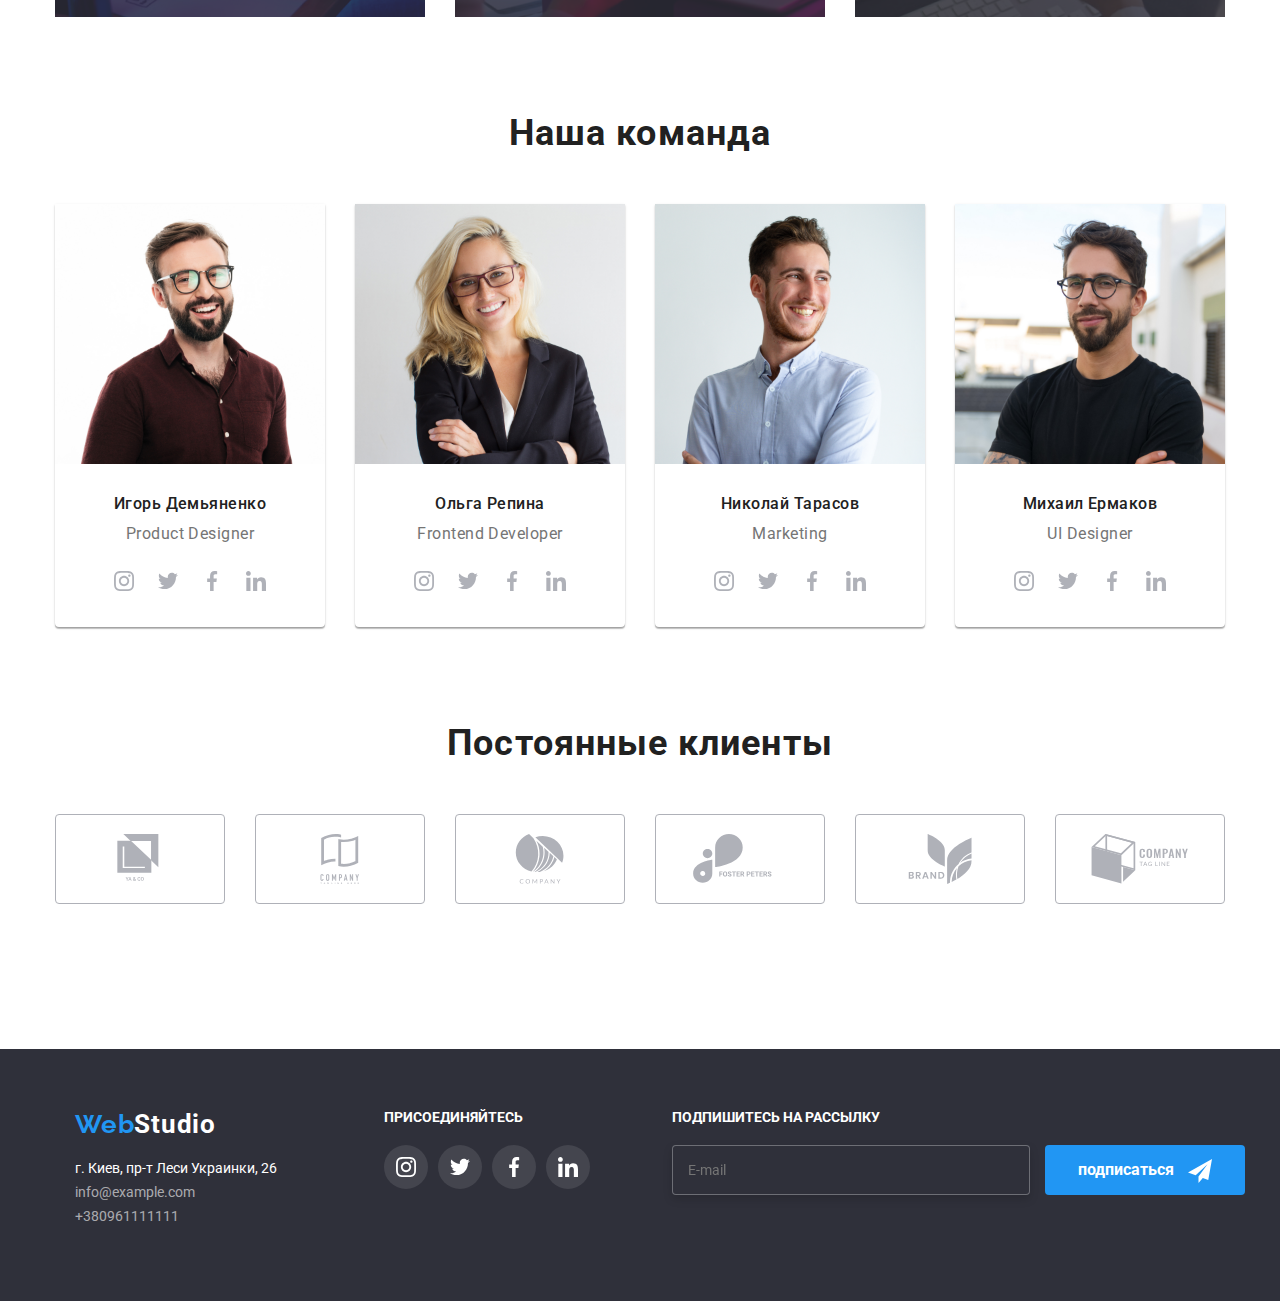
==== commit 9bd27fa3: "вносит изменения" ====
--- a/index.html
+++ b/index.html
@@ -50,7 +50,10 @@
             </ul>
           </address>
         </div>
-        <button type="button" class="button-menu" data-menu-button="" aria-expanded="false" aria-controls="menu-container">
+        <button type="button" class="button-menu" 
+          data-menu-button
+          aria-expanded="false"
+          aria-controls="menu-container">
           <svg width="40" height="40" aria-label="Переключатель мобильного меню">
             <use class="icon-cross" href="./imeges/symbol-defs.svg#icon-close_24px"></use>
             <use class="icon-menu" href="./imeges/symbol-defs.svg#icon-menu_24px"></use>
--- a/css/main.min.css
+++ b/css/main.min.css
@@ -1,2 +1,2 @@
-/*! normalize.css v8.0.1 | MIT License | github.com/necolas/normalize.css */html{line-height:1.15;-webkit-text-size-adjust:100%}body{margin:0}main{display:block}h1{font-size:2em;margin:0.67em 0}hr{-webkit-box-sizing:content-box;box-sizing:content-box;height:0;overflow:visible}pre{font-family:monospace, monospace;font-size:1em}a{background-color:transparent}abbr[title]{border-bottom:none;text-decoration:underline;-webkit-text-decoration:underline dotted;text-decoration:underline dotted}b,strong{font-weight:bolder}code,kbd,samp{font-family:monospace, monospace;font-size:1em}small{font-size:80%}sub,sup{font-size:75%;line-height:0;position:relative;vertical-align:baseline}sub{bottom:-0.25em}sup{top:-0.5em}img{border-style:none;display:block}button,input,optgroup,select,textarea{font-family:inherit;font-size:100%;line-height:1.15;margin:0}button,input{overflow:visible}button,select{text-transform:none}button,[type="button"],[type="reset"],[type="submit"]{-webkit-appearance:button}button::-moz-focus-inner,[type="button"]::-moz-focus-inner,[type="reset"]::-moz-focus-inner,[type="submit"]::-moz-focus-inner{border-style:none;padding:0}button:-moz-focusring,[type="button"]:-moz-focusring,[type="reset"]:-moz-focusring,[type="submit"]:-moz-focusring{outline:1px dotted ButtonText}fieldset{padding:0.35em 0.75em 0.625em}legend{-webkit-box-sizing:border-box;box-sizing:border-box;color:inherit;display:table;max-width:100%;padding:0;white-space:normal}progress{vertical-align:baseline}textarea{overflow:auto}[type="checkbox"],[type="radio"]{-webkit-box-sizing:border-box;box-sizing:border-box;padding:0}[type="number"]::-webkit-inner-spin-button,[type="number"]::-webkit-outer-spin-button{height:auto}[type="search"]{-webkit-appearance:textfield;outline-offset:-2px}[type="search"]::-webkit-search-decoration{-webkit-appearance:none}::-webkit-file-upload-button{-webkit-appearance:button;font:inherit}details{display:block}summary{display:list-item}template{display:none}[hidden]{display:none}html{-webkit-box-sizing:border-box;box-sizing:border-box}*,*::before,*::after{-webkit-box-sizing:border-box;box-sizing:border-box}body{margin:0;color:#757575;background-color:#ffffff;font-family:"Raleway", sans-serif;font-family:"Roboto", sans-serif;font-size:14px}a{text-decoration:none}h1,h2,h3,h4,h5,h6,p{margin-top:0;margin-bottom:0}.list{list-style:none;padding:0;margin:0}.main-nav{position:relative;border-bottom:1px solid #ececec;padding-top:16px}@media screen and (max-width: 767px){.main-nav{padding-bottom:16px}}.button{display:inline-block;min-width:200px;padding:10px 32px;border-radius:4px;border-width:0px;color:#fff;background-color:#2196f3;font-weight:bold;font-size:16px;line-height:1.87;text-decoration:none;text-align:center}.modal .button{margin-left:auto;margin-right:auto;display:block}.container{margin-left:auto;margin-right:auto;width:1200px;padding-left:15px;padding-right:15px}@media screen and (min-width: 480px){.container{width:480px}}@media screen and (min-width: 768px){.container{width:768px}}@media screen and (min-width: 1200px){.container{width:1200px}}.section{padding-bottom:95px}.section-head{color:#fff;font-weight:900;font-size:44px;line-height:1.36;text-align:center;letter-spacing:0.06em;margin-top:0px;margin-bottom:30px}.logo{color:#212121;font-weight:700;font-size:26px;line-height:1.19;letter-spacing:0.03em;margin-right:85px}.logo-studio{color:#000000}.logo-web{font-family:Raleway;font-weight:700;font-size:26px;line-height:1.19;letter-spacing:0.03em;color:#2196f3}.site-nav{display:-webkit-box;display:-ms-flexbox;display:flex;margin-left:85px}.menu-item:not(:last-child){margin-right:50px}.site-nav .link{display:block;padding-top:32px;padding-bottom:32px;color:#212121;font-weight:500;letter-spacing:0.02em;text-decoration:none;-webkit-transition:color 250ms cubic-bezier(0.4, 0, 0.2, 1);transition:color 250ms cubic-bezier(0.4, 0, 0.2, 1)}.link.current{color:#2196f3}.link.current::after{content:"";display:block;width:100%;height:4px;background:#2196f3;border-radius:2px;-webkit-transform:translateY(32px);transform:translateY(32px)}.link{color:#2196f3}.link:hover,.link:focus{color:#2196f3}.address{margin-left:auto;font-style:normal}@media screen and (max-width: 767px){.address-nav{font-size:18px;line-height:1.16}.address-nav .item+.item{margin-top:16px}}@media screen and (min-width: 768px) and (max-width: 1199px){.address-nav .item+.item{margin-top:10px}}.address-nav.item+.item{margin-left:30px}.site-nav .link:hover,.site-nav .link:focus{color:#2196f3}.address-link{color:#757575;font-weight:500;letter-spacing:0.02em;text-decoration:none;-webkit-transition:color 250ms cubic-bezier(0.4, 0, 0.2, 1);transition:color 250ms cubic-bezier(0.4, 0, 0.2, 1)}.address-link:focus,.address-link:hover{color:#2196f3}.icon-header{margin-right:10px;fill:currentColor;vertical-align:middle}.hero{text-align:center;margin-bottom:94px;color:#fff}.overlay{max-width:1600px;height:600px;margin-left:auto;margin-right:auto;background-image:-webkit-gradient(linear, left top, left bottom, from(rgba(47,48,58,0.4)), to(rgba(47,48,58,0.4))),url(../imeges/img-hero.jpg);background-image:linear-gradient(rgba(47,48,58,0.4), rgba(47,48,58,0.4)),url(../imeges/img-hero.jpg);background-position:center;background-repeat:no-repeat;background-size:cover;padding:200px 20%}.section-head{color:#fff;font-weight:900;font-size:44px;line-height:1.36;text-align:center;letter-spacing:0.06em;margin-top:0px;margin-bottom:30px}.icon{display:block;margin-left:auto;margin-right:auto;width:70px;height:70px}.about-us-list{display:-webkit-box;display:-ms-flexbox;display:flex}.content-box{margin-right:30px;width:calc((100% - 30px * 3) / 4)}.background-icon{display:-webkit-box;display:-ms-flexbox;display:flex;-webkit-box-align:center;-ms-flex-align:center;align-items:center;-webkit-box-pack:center;-ms-flex-pack:center;justify-content:center;width:270px;height:120px;margin-bottom:30px;background:#f5f4fa;border-radius:4px}.title-detalis{font-weight:700;font-size:14px;line-height:1.14;letter-spacing:0.03em;color:#212121;margin-bottom:10px;text-transform:uppercase}.title-description{font-weight:400;font-size:14px;line-height:1.71;letter-spacing:0.03em;color:#757575}.section-service{font-weight:700;font-size:36px;line-height:1.16;text-align:center;letter-spacing:0.03em;color:#212121;margin-bottom:50px}.service-list{display:-webkit-box;display:-ms-flexbox;display:flex;-webkit-box-pack:justify;-ms-flex-pack:justify;justify-content:space-between}.service-item{width:calc((100% - 30px) / 3);margin-right:30px;position:relative}.service-description{color:#fff;background-color:rgba(47,48,58,0.8);font-weight:700;font-size:14px;line-height:1.14;text-align:center;letter-spacing:0.03em;text-transform:uppercase;display:-webkit-box;display:-ms-flexbox;display:flex;position:absolute;bottom:0;left:0;width:100%;height:70px;-webkit-box-pack:center;-ms-flex-pack:center;justify-content:center;-webkit-box-align:center;-ms-flex-align:center;align-items:center}.section-name{font-weight:700;font-size:36px;line-height:1.17;text-align:center;letter-spacing:0.03em;color:#212121;margin-bottom:50px}.team-service{display:-webkit-box;display:-ms-flexbox;display:flex;text-align:center;-webkit-box-pack:justify;-ms-flex-pack:justify;justify-content:space-between}.team-service>.team-list{background:#ffffff;-webkit-box-shadow:0px 2px 1px rgba(0,0,0,0.2),0px 1px 1px rgba(0,0,0,0.14),0px 1px 3px rgba(0,0,0,0.12);box-shadow:0px 2px 1px rgba(0,0,0,0.2),0px 1px 1px rgba(0,0,0,0.14),0px 1px 3px rgba(0,0,0,0.12);border-radius:0px 0px 4px 4px}.team-list:not(:last-child){width:calc((100% - 30px) / 4);margin-right:30px}.team-name{margin-top:30px;margin-bottom:10px;font-weight:500;font-size:16px;line-height:1.2;text-align:center;letter-spacing:0.03em;color:#212121}.team-position{margin-bottom:15px;font-size:16px;line-height:1.2;text-align:center;letter-spacing:0.03em}.social-networks{fill:#afb1b8;display:-webkit-box;display:-ms-flexbox;display:flex;-webkit-box-align:center;-ms-flex-align:center;align-items:center;-webkit-box-pack:center;-ms-flex-pack:center;justify-content:center;height:44px;width:44px;border-radius:50%;background-color:#fff;color:#afb1b8;fill:currentColor;-webkit-transition:background-color 250ms cubic-bezier(0.4, 0, 0.2, 1),color 250ms cubic-bezier(0.4, 0, 0.2, 1);transition:background-color 250ms cubic-bezier(0.4, 0, 0.2, 1),color 250ms cubic-bezier(0.4, 0, 0.2, 1)}.social-networks:hover,.social-networks:focus{fill:#fff;background-color:#2196f3}.social-list{display:-webkit-box;display:-ms-flexbox;display:flex;-webkit-box-pack:center;-ms-flex-pack:center;justify-content:center;margin-bottom:24px;margin-top:16px}.clients:not(:last-child){width:calc((100% - 30px) / 6);margin-right:30px}.item-logo{display:-webkit-box;display:-ms-flexbox;display:flex;-webkit-box-align:center;-ms-flex-align:center;align-items:center;-webkit-box-pack:center;-ms-flex-pack:center;justify-content:center;width:170px;height:90px;border:1px solid #afb1b8;-webkit-box-sizing:border-box;box-sizing:border-box;border-radius:4px;fill:#afb1b8;-webkit-transition:border 250ms cubic-bezier(0.4, 0, 0.2, 1),color 250ms cubic-bezier(0.4, 0, 0.2, 1);transition:border 250ms cubic-bezier(0.4, 0, 0.2, 1),color 250ms cubic-bezier(0.4, 0, 0.2, 1)}.item-logo:hover,.item-logo:focus{fill:#2196f3;border-color:#2196f3}.footer-main{background:#2f303a;height:252px;padding:60px}.container.footer{display:-webkit-box;display:-ms-flexbox;display:flex;-webkit-box-pack:justify;-ms-flex-pack:justify;justify-content:space-between;background:#2f303a}.logo.footer{color:#fff;padding:0;display:block;margin-bottom:20px}.footer-adress{font-style:normal}.footer-adress .mail:hover,.footer-adress .mail:focus{color:#2196f3}.address-text{font-family:Roboto, sans-serif;font-style:normal;font-size:14px;line-height:1.71;letter-spacing:0.03em}.address-text a:hover,.address-text a:focus{color:#2196f3}.address-text a{color:rgba(255,255,255,0.6)}.adress{color:#fff;font-size:14px}.link-adress{margin-top:8px}.mail{color:rgba(255,255,255,0.6);line-height:1.71x;text-decoration:none}.footer-header{font-weight:700;text-transform:uppercase;color:#fff;margin-bottom:20px}.social-list .item-social+.item-social{margin-left:10px}.img-footer{background:rgba(255,255,255,0.1);color:#fff}.footer-input{width:358px;height:50px;border:1px solid rgba(255,255,255,0.3);-webkit-filter:drop-shadow(0px 4px 4px rgba(0,0,0,0.15));filter:drop-shadow(0px 4px 4px rgba(0,0,0,0.15));border-radius:4px;margin-right:12px;background-color:#2f303a;color:rgba(255,255,255,0.6);padding:16px 15px}.img-sent{fill:currentColor;margin-left:10px;vertical-align:middle}.backdrope{position:fixed;top:0px;left:0px;width:100%;height:100%;background:rgba(0,0,0,0.2);opacity:1;-webkit-transition:opacity 250ms cubic-bezier(0.4, 0, 0.2, 1);transition:opacity 250ms cubic-bezier(0.4, 0, 0.2, 1)}.backdrope.is-hidden{opacity:0;pointer-events:none}.modal{position:absolute;width:528px;left:50%;top:50%;-webkit-transform:translate(-50%, -50%);transform:translate(-50%, -50%);padding:40px;background-color:#fff;-webkit-box-shadow:0px 1px 3px rgba(0,0,0,0.12),0px 1px 1px rgba(0,0,0,0.14),0px 2px 1px rgba(0,0,0,0.2);box-shadow:0px 1px 3px rgba(0,0,0,0.12),0px 1px 1px rgba(0,0,0,0.14),0px 2px 1px rgba(0,0,0,0.2);border-radius:4px}.button-close{position:absolute;right:14px;top:14px;width:30px;height:30px;border-radius:50%;background:#ffffff;border:1px solid rgba(0,0,0,0.1);display:-webkit-box;display:-ms-flexbox;display:flex;-webkit-box-align:center;-ms-flex-align:center;align-items:center;-webkit-box-pack:center;-ms-flex-pack:center;justify-content:center;color:black}.button-close:hover,.button.sent:hover,.form-completed:hover *{cursor:url("../images/finger.svg"),pointer}.modal-window .button-head{display:block;margin-left:auto;margin-right:auto}.img-close{fill:currentColor}.button-close:hover,.button-close:focus,.form-input:focus+.img-form,textarea:focus+.img-form{color:#2196f3}.form-title{margin-bottom:12px;color:#212121;font-weight:700;font-size:20px;line-height:1.15;text-align:center}.form-completed{position:relative;margin-bottom:10px;display:-webkit-box;display:-ms-flexbox;display:flex;-webkit-box-orient:vertical;-webkit-box-direction:normal;-ms-flex-direction:column;flex-direction:column}.form-lable{font-size:12px;line-height:1.16;letter-spacing:0.01em;margin-bottom:4px}.form-input{height:40px;padding:12px 42px}.img-form{color:#212121;position:absolute;bottom:11px;left:12px;display:inline-block;width:18px;height:18px}textarea{resize:none;width:100%;height:120px;padding:12px 16px}.form-allow{margin-top:20px;margin-bottom:30px}.checkbox{appearance:none;-moz-appearance:none;-webkit-appearance:none}.checkbox-label{display:inline-block}.checkbox:checked+.checkbox-label::before{background-color:#2196f3;background-image:url("../imeges/icon-check.svg");border-width:0}.checkbox-label::before{content:"";display:inline-block;width:16px;height:15px;border:2px solid #212121;vertical-align:middle;margin-right:8px}.form-link{color:#2196f3;text-decoration:underline}.link-portfolio{color:#212121}.link-portfolio:hover{color:#2196f3}.site-nav .port{color:#2196f3}.button-item{display:-webkit-box;display:-ms-flexbox;display:flex;-webkit-box-pack:center;-ms-flex-pack:center;justify-content:center;list-style:none;margin-bottom:34px;margin-top:84px}.btn:not(:last-child){margin-right:8px}.button-second{color:#212121;background-color:#f5f4fa;border-radius:4px;font-family:Roboto, sans-serif;font-weight:500;font-size:16px;line-height:1.62;letter-spacing:0.03em;padding:6px 22px;-webkit-box-shadow:none;box-shadow:none;-webkit-transition:color 250ms;transition:color 250ms}.button-second:hover,.button-second:focus{background-color:#2196f3;color:white}.card-hover{color:#fff;background-color:#2196f3;font-size:18px;line-height:1.56;letter-spacing:0.03em;position:absolute;top:0;left:0;width:100%;height:100%;padding:63px 24px;background:rgba(33,150,243,0.9);-webkit-transform:translateY(100%);transform:translateY(100%);-webkit-transition:-webkit-transform 250ms cubic-bezier(0.4, 0, 0.2, 1);transition:-webkit-transform 250ms cubic-bezier(0.4, 0, 0.2, 1);transition:transform 250ms cubic-bezier(0.4, 0, 0.2, 1);transition:transform 250ms cubic-bezier(0.4, 0, 0.2, 1), -webkit-transform 250ms cubic-bezier(0.4, 0, 0.2, 1)}.title-card{margin-bottom:4px;color:#212121;font-weight:700;font-size:18px;line-height:2;letter-spacing:0.06em}.title-text{font-weight:400;font-size:16px;line-height:1.8;letter-spacing:0.03em;color:#757575;margin-bottom:20px;font-size:16px;line-height:1.87}ul.list.button-list{-webkit-box-pack:center;-ms-flex-pack:center;justify-content:center;display:-webkit-box;display:-ms-flexbox;display:flex}.card-item{display:-webkit-box;display:-ms-flexbox;display:flex;-ms-flex-line-pack:center;align-content:center;-ms-flex-wrap:wrap;flex-wrap:wrap;margin:-15px}.element{background:#fff;width:370px;margin:15px;border:6px solid #eeeeee;-webkit-box-shadow:none;box-shadow:none;-webkit-transition:-webkit-box-shadow 250ms cubic-bezier(0.4, 0, 0.2, 1);transition:-webkit-box-shadow 250ms cubic-bezier(0.4, 0, 0.2, 1);transition:box-shadow 250ms cubic-bezier(0.4, 0, 0.2, 1);transition:box-shadow 250ms cubic-bezier(0.4, 0, 0.2, 1), -webkit-box-shadow 250ms cubic-bezier(0.4, 0, 0.2, 1)}.element:hover{-webkit-box-shadow:1px 4px 6px rgba(0,0,0,0.16),0px 4px 4px rgba(0,0,0,0.06),0px 1px 1px rgba(0,0,0,0.12);box-shadow:1px 4px 6px rgba(0,0,0,0.16),0px 4px 4px rgba(0,0,0,0.06),0px 1px 1px rgba(0,0,0,0.12)}.element-item{padding:20px}.work-list-img{position:relative;overflow:hidden}.card-item .element:hover .card-hover{-webkit-transform:translateY(0);transform:translateY(0)}
+/*! normalize.css v8.0.1 | MIT License | github.com/necolas/normalize.css */html{line-height:1.15;-webkit-text-size-adjust:100%}body{margin:0}main{display:block}h1{font-size:2em;margin:0.67em 0}hr{-webkit-box-sizing:content-box;box-sizing:content-box;height:0;overflow:visible}pre{font-family:monospace, monospace;font-size:1em}a{background-color:transparent}abbr[title]{border-bottom:none;text-decoration:underline;-webkit-text-decoration:underline dotted;text-decoration:underline dotted}b,strong{font-weight:bolder}code,kbd,samp{font-family:monospace, monospace;font-size:1em}small{font-size:80%}sub,sup{font-size:75%;line-height:0;position:relative;vertical-align:baseline}sub{bottom:-0.25em}sup{top:-0.5em}img{border-style:none;display:block}button,input,optgroup,select,textarea{font-family:inherit;font-size:100%;line-height:1.15;margin:0}button,input{overflow:visible}button,select{text-transform:none}button,[type="button"],[type="reset"],[type="submit"]{-webkit-appearance:button}button::-moz-focus-inner,[type="button"]::-moz-focus-inner,[type="reset"]::-moz-focus-inner,[type="submit"]::-moz-focus-inner{border-style:none;padding:0}button:-moz-focusring,[type="button"]:-moz-focusring,[type="reset"]:-moz-focusring,[type="submit"]:-moz-focusring{outline:1px dotted ButtonText}fieldset{padding:0.35em 0.75em 0.625em}legend{-webkit-box-sizing:border-box;box-sizing:border-box;color:inherit;display:table;max-width:100%;padding:0;white-space:normal}progress{vertical-align:baseline}textarea{overflow:auto}[type="checkbox"],[type="radio"]{-webkit-box-sizing:border-box;box-sizing:border-box;padding:0}[type="number"]::-webkit-inner-spin-button,[type="number"]::-webkit-outer-spin-button{height:auto}[type="search"]{-webkit-appearance:textfield;outline-offset:-2px}[type="search"]::-webkit-search-decoration{-webkit-appearance:none}::-webkit-file-upload-button{-webkit-appearance:button;font:inherit}details{display:block}summary{display:list-item}template{display:none}[hidden]{display:none}html{-webkit-box-sizing:border-box;box-sizing:border-box}*,*::before,*::after{-webkit-box-sizing:border-box;box-sizing:border-box}body{margin:0;color:#757575;background-color:#ffffff;font-family:"Raleway", sans-serif;font-family:"Roboto", sans-serif;font-size:14px}a{text-decoration:none}h1,h2,h3,h4,h5,h6,p{margin-top:0;margin-bottom:0}.list{list-style:none;padding:0;margin:0}.main-nav{display:inline-block;border:0;background-color:#fff;color:#212121;fill:currentColor;-webkit-transition:color 250ms cubic-bezier(0.4, 0, 0.2, 1);transition:color 250ms cubic-bezier(0.4, 0, 0.2, 1)}@media screen and (max-width: 767px){.main-nav{padding-bottom:16px}}.button{display:inline-block;min-width:200px;padding:10px 32px;border-radius:4px;border-width:0px;color:#fff;background-color:#2196f3;font-weight:bold;font-size:16px;line-height:1.87;text-decoration:none;text-align:center}.modal .button{margin-left:auto;margin-right:auto;display:block}.container{margin-left:auto;margin-right:auto;width:1200px;padding-left:15px;padding-right:15px}@media screen and (min-width: 480px){.container{width:480px}}@media screen and (min-width: 768px){.container{width:768px}}@media screen and (min-width: 1200px){.container{width:1200px}}.section{padding-bottom:95px}.section-head{color:#fff;font-weight:900;font-size:44px;line-height:1.36;text-align:center;letter-spacing:0.06em;margin-top:0px;margin-bottom:30px}.logo{color:#212121;font-weight:700;font-size:26px;line-height:1.19;letter-spacing:0.03em;margin-right:85px}.logo-studio{color:#000000}.logo-web{font-family:Raleway;font-weight:700;font-size:26px;line-height:1.19;letter-spacing:0.03em;color:#2196f3}@media screen and (min-width: 768px){.site-nav{display:-webkit-box;display:-ms-flexbox;display:flex;margin-left:85px}.site-nav .item+.item{margin-left:50px}}.menu-item:not(:last-child){margin-right:50px}.site-nav .link{display:block;padding-top:32px;padding-bottom:32px;color:#212121;font-weight:500;letter-spacing:0.02em;text-decoration:none;-webkit-transition:color 250ms cubic-bezier(0.4, 0, 0.2, 1);transition:color 250ms cubic-bezier(0.4, 0, 0.2, 1)}.link.current{color:#2196f3}.link.current::after{content:"";display:block;width:100%;height:4px;background:#2196f3;border-radius:2px;-webkit-transform:translateY(32px);transform:translateY(32px)}.link{color:#2196f3}.link:hover,.link:focus{color:#2196f3}@media screen and (max-width: 767px){.container-nav{text-align:center;padding-top:60px;font-size:18px;line-height:1.16;display:none;position:absolute;top:100%;left:0;width:100%;height:393px;background:#fff;-webkit-box-shadow:0px 4px 8px rgba(0,0,0,0.04),0px 2px 4px rgba(0,0,0,0.08),0px 1px 3px rgba(240,235,235,0.16);box-shadow:0px 4px 8px rgba(0,0,0,0.04),0px 2px 4px rgba(0,0,0,0.08),0px 1px 3px rgba(240,235,235,0.16)}.container-nav.is-open{display:block;z-index:999}}.button-menu{display:inline-block;border:0;background-color:#fff;color:#212121;fill:currentColor;-webkit-transition:color 250ms cubic-bezier(0.4, 0, 0.2, 1);transition:color 250ms cubic-bezier(0.4, 0, 0.2, 1)}.button-menu:hover{color:#2196f3;outline-color:#fff}.address{margin-left:auto;font-style:normal}@media screen and (max-width: 767px){.address-nav{font-size:18px;line-height:1.16}.address-nav .item+.item{margin-top:16px}}@media screen and (min-width: 768px) and (max-width: 1199px){.address-nav .item+.item{margin-top:10px}}.address-nav.item+.item{margin-left:30px}.site-nav .link:hover,.site-nav .link:focus{color:#2196f3}.address-link{color:#757575;font-weight:500;letter-spacing:0.02em;text-decoration:none;-webkit-transition:color 250ms cubic-bezier(0.4, 0, 0.2, 1);transition:color 250ms cubic-bezier(0.4, 0, 0.2, 1)}.address-link:focus,.address-link:hover{color:#2196f3}.icon-header{margin-right:10px;fill:currentColor;vertical-align:middle}.hero{text-align:center;margin-bottom:94px;color:#fff}@media screen and (min-width: 1200px){.hero{margin-bottom:94px}}.overlay{margin-left:auto;margin-right:auto;max-width:480px;height:400px;background-image:-webkit-gradient(linear, left top, left bottom, from(rgba(47,48,58,0.4)), to(rgba(47,48,58,0.4))),url(../imeges/img-hero.jpg);background-image:linear-gradient(rgba(47,48,58,0.4), rgba(47,48,58,0.4)),url(../imeges/img-hero.jpg);background-position:center;background-repeat:no-repeat;background-size:cover;padding:200px 20%}@media screen and (min-width: 768px){.overlay{max-width:768px}}@media screen and (min-width: 1200px){.overlay{max-width:1600px;min-width:1200px;height:600px}}.section-head{color:#fff;font-weight:900;font-size:44px;line-height:1.36;text-align:center;letter-spacing:0.06em;margin-top:0px;margin-bottom:30px}.icon{display:block;margin-left:auto;margin-right:auto;width:70px;height:70px}.about-us-list{display:-webkit-box;display:-ms-flexbox;display:flex}.content-box{margin-right:30px;width:calc((100% - 30px * 3) / 4)}.background-icon{display:-webkit-box;display:-ms-flexbox;display:flex;-webkit-box-align:center;-ms-flex-align:center;align-items:center;-webkit-box-pack:center;-ms-flex-pack:center;justify-content:center;width:270px;height:120px;margin-bottom:30px;background:#f5f4fa;border-radius:4px}.title-detalis{font-weight:700;font-size:14px;line-height:1.14;letter-spacing:0.03em;color:#212121;margin-bottom:10px;text-transform:uppercase}.title-description{font-weight:400;font-size:14px;line-height:1.71;letter-spacing:0.03em;color:#757575}.section-service{font-weight:700;font-size:36px;line-height:1.16;text-align:center;letter-spacing:0.03em;color:#212121;margin-bottom:50px}.service-list{display:-webkit-box;display:-ms-flexbox;display:flex;-webkit-box-pack:justify;-ms-flex-pack:justify;justify-content:space-between}.service-item{width:calc((100% - 30px) / 3);margin-right:30px;position:relative}.service-description{color:#fff;background-color:rgba(47,48,58,0.8);font-weight:700;font-size:14px;line-height:1.14;text-align:center;letter-spacing:0.03em;text-transform:uppercase;display:-webkit-box;display:-ms-flexbox;display:flex;position:absolute;bottom:0;left:0;width:100%;height:70px;-webkit-box-pack:center;-ms-flex-pack:center;justify-content:center;-webkit-box-align:center;-ms-flex-align:center;align-items:center}.section-name{font-weight:700;font-size:36px;line-height:1.17;text-align:center;letter-spacing:0.03em;color:#212121;margin-bottom:50px}.team-service{display:-webkit-box;display:-ms-flexbox;display:flex;text-align:center;-webkit-box-pack:justify;-ms-flex-pack:justify;justify-content:space-between}.team-service>.team-list{background:#ffffff;-webkit-box-shadow:0px 2px 1px rgba(0,0,0,0.2),0px 1px 1px rgba(0,0,0,0.14),0px 1px 3px rgba(0,0,0,0.12);box-shadow:0px 2px 1px rgba(0,0,0,0.2),0px 1px 1px rgba(0,0,0,0.14),0px 1px 3px rgba(0,0,0,0.12);border-radius:0px 0px 4px 4px}.team-list:not(:last-child){width:calc((100% - 30px) / 4);margin-right:30px}.team-name{margin-top:30px;margin-bottom:10px;font-weight:500;font-size:16px;line-height:1.2;text-align:center;letter-spacing:0.03em;color:#212121}.team-position{margin-bottom:15px;font-size:16px;line-height:1.2;text-align:center;letter-spacing:0.03em}.social-networks{fill:#afb1b8;display:-webkit-box;display:-ms-flexbox;display:flex;-webkit-box-align:center;-ms-flex-align:center;align-items:center;-webkit-box-pack:center;-ms-flex-pack:center;justify-content:center;height:44px;width:44px;border-radius:50%;background-color:#fff;color:#afb1b8;fill:currentColor;-webkit-transition:background-color 250ms cubic-bezier(0.4, 0, 0.2, 1),color 250ms cubic-bezier(0.4, 0, 0.2, 1);transition:background-color 250ms cubic-bezier(0.4, 0, 0.2, 1),color 250ms cubic-bezier(0.4, 0, 0.2, 1)}.social-networks:hover,.social-networks:focus{fill:#fff;background-color:#2196f3}.social-list{display:-webkit-box;display:-ms-flexbox;display:flex;-webkit-box-pack:center;-ms-flex-pack:center;justify-content:center;margin-bottom:24px;margin-top:16px}.clients:not(:last-child){width:calc((100% - 30px) / 6);margin-right:30px}.item-logo{display:-webkit-box;display:-ms-flexbox;display:flex;-webkit-box-align:center;-ms-flex-align:center;align-items:center;-webkit-box-pack:center;-ms-flex-pack:center;justify-content:center;width:170px;height:90px;border:1px solid #afb1b8;-webkit-box-sizing:border-box;box-sizing:border-box;border-radius:4px;fill:#afb1b8;-webkit-transition:border 250ms cubic-bezier(0.4, 0, 0.2, 1),color 250ms cubic-bezier(0.4, 0, 0.2, 1);transition:border 250ms cubic-bezier(0.4, 0, 0.2, 1),color 250ms cubic-bezier(0.4, 0, 0.2, 1)}.item-logo:hover,.item-logo:focus{fill:#2196f3;border-color:#2196f3}.footer-main{background:#2f303a;height:252px;padding:60px}.container.footer{display:-webkit-box;display:-ms-flexbox;display:flex;-webkit-box-pack:justify;-ms-flex-pack:justify;justify-content:space-between;background:#2f303a}.logo.footer{color:#fff;padding:0;display:block;margin-bottom:20px}.footer-adress{font-style:normal}.footer-adress .mail:hover,.footer-adress .mail:focus{color:#2196f3}.address-text{font-family:Roboto, sans-serif;font-style:normal;font-size:14px;line-height:1.71;letter-spacing:0.03em}.address-text a:hover,.address-text a:focus{color:#2196f3}.address-text a{color:rgba(255,255,255,0.6)}.adress{color:#fff;font-size:14px}.link-adress{margin-top:8px}.mail{color:rgba(255,255,255,0.6);line-height:1.71x;text-decoration:none}.footer-header{font-weight:700;text-transform:uppercase;color:#fff;margin-bottom:20px}.social-list .item-social+.item-social{margin-left:10px}.img-footer{background:rgba(255,255,255,0.1);color:#fff}.footer-input{width:358px;height:50px;border:1px solid rgba(255,255,255,0.3);-webkit-filter:drop-shadow(0px 4px 4px rgba(0,0,0,0.15));filter:drop-shadow(0px 4px 4px rgba(0,0,0,0.15));border-radius:4px;margin-right:12px;background-color:#2f303a;color:rgba(255,255,255,0.6);padding:16px 15px}.img-sent{fill:currentColor;margin-left:10px;vertical-align:middle}.backdrope{position:fixed;top:0px;left:0px;width:100%;height:100%;background:rgba(0,0,0,0.2);opacity:1;-webkit-transition:opacity 250ms cubic-bezier(0.4, 0, 0.2, 1);transition:opacity 250ms cubic-bezier(0.4, 0, 0.2, 1)}.backdrope.is-hidden{opacity:0;pointer-events:none}.modal{position:absolute;width:528px;left:50%;top:50%;-webkit-transform:translate(-50%, -50%);transform:translate(-50%, -50%);padding:40px;background-color:#fff;-webkit-box-shadow:0px 1px 3px rgba(0,0,0,0.12),0px 1px 1px rgba(0,0,0,0.14),0px 2px 1px rgba(0,0,0,0.2);box-shadow:0px 1px 3px rgba(0,0,0,0.12),0px 1px 1px rgba(0,0,0,0.14),0px 2px 1px rgba(0,0,0,0.2);border-radius:4px}.button-close{position:absolute;right:14px;top:14px;width:30px;height:30px;border-radius:50%;background:#ffffff;border:1px solid rgba(0,0,0,0.1);display:-webkit-box;display:-ms-flexbox;display:flex;-webkit-box-align:center;-ms-flex-align:center;align-items:center;-webkit-box-pack:center;-ms-flex-pack:center;justify-content:center;color:black}.button-close:hover,.button.sent:hover,.form-completed:hover *{cursor:url("../images/finger.svg"),pointer}.modal-window .button-head{display:block;margin-left:auto;margin-right:auto}.img-close{fill:currentColor}.button-close:hover,.button-close:focus,.form-input:focus+.img-form,textarea:focus+.img-form{color:#2196f3}.form-title{margin-bottom:12px;color:#212121;font-weight:700;font-size:20px;line-height:1.15;text-align:center}.form-completed{position:relative;margin-bottom:10px;display:-webkit-box;display:-ms-flexbox;display:flex;-webkit-box-orient:vertical;-webkit-box-direction:normal;-ms-flex-direction:column;flex-direction:column}.form-lable{font-size:12px;line-height:1.16;letter-spacing:0.01em;margin-bottom:4px}.form-input{height:40px;padding:12px 42px}.img-form{color:#212121;position:absolute;bottom:11px;left:12px;display:inline-block;width:18px;height:18px}textarea{resize:none;width:100%;height:120px;padding:12px 16px}.form-allow{margin-top:20px;margin-bottom:30px}.checkbox{appearance:none;-moz-appearance:none;-webkit-appearance:none}.checkbox-label{display:inline-block}.checkbox:checked+.checkbox-label::before{background-color:#2196f3;background-image:url("../imeges/icon-check.svg");border-width:0}.checkbox-label::before{content:"";display:inline-block;width:16px;height:15px;border:2px solid #212121;vertical-align:middle;margin-right:8px}.form-link{color:#2196f3;text-decoration:underline}.link-portfolio{color:#212121}.link-portfolio:hover{color:#2196f3}.site-nav .port{color:#2196f3}.button-item{display:-webkit-box;display:-ms-flexbox;display:flex;-webkit-box-pack:center;-ms-flex-pack:center;justify-content:center;list-style:none;margin-bottom:34px;margin-top:84px}.btn:not(:last-child){margin-right:8px}.button-second{color:#212121;background-color:#f5f4fa;border-radius:4px;font-family:Roboto, sans-serif;font-weight:500;font-size:16px;line-height:1.62;letter-spacing:0.03em;padding:6px 22px;-webkit-box-shadow:none;box-shadow:none;-webkit-transition:color 250ms;transition:color 250ms}.button-second:hover,.button-second:focus{background-color:#2196f3;color:white}.card-hover{color:#fff;background-color:#2196f3;font-size:18px;line-height:1.56;letter-spacing:0.03em;position:absolute;top:0;left:0;width:100%;height:100%;padding:63px 24px;background:rgba(33,150,243,0.9);-webkit-transform:translateY(100%);transform:translateY(100%);-webkit-transition:-webkit-transform 250ms cubic-bezier(0.4, 0, 0.2, 1);transition:-webkit-transform 250ms cubic-bezier(0.4, 0, 0.2, 1);transition:transform 250ms cubic-bezier(0.4, 0, 0.2, 1);transition:transform 250ms cubic-bezier(0.4, 0, 0.2, 1), -webkit-transform 250ms cubic-bezier(0.4, 0, 0.2, 1)}.title-card{margin-bottom:4px;color:#212121;font-weight:700;font-size:18px;line-height:2;letter-spacing:0.06em}.title-text{font-weight:400;font-size:16px;line-height:1.8;letter-spacing:0.03em;color:#757575;margin-bottom:20px;font-size:16px;line-height:1.87}ul.list.button-list{-webkit-box-pack:center;-ms-flex-pack:center;justify-content:center;display:-webkit-box;display:-ms-flexbox;display:flex}.card-item{display:-webkit-box;display:-ms-flexbox;display:flex;-ms-flex-line-pack:center;align-content:center;-ms-flex-wrap:wrap;flex-wrap:wrap;margin:-15px}.element{background:#fff;width:370px;margin:15px;border:6px solid #eeeeee;-webkit-box-shadow:none;box-shadow:none;-webkit-transition:-webkit-box-shadow 250ms cubic-bezier(0.4, 0, 0.2, 1);transition:-webkit-box-shadow 250ms cubic-bezier(0.4, 0, 0.2, 1);transition:box-shadow 250ms cubic-bezier(0.4, 0, 0.2, 1);transition:box-shadow 250ms cubic-bezier(0.4, 0, 0.2, 1), -webkit-box-shadow 250ms cubic-bezier(0.4, 0, 0.2, 1)}.element:hover{-webkit-box-shadow:1px 4px 6px rgba(0,0,0,0.16),0px 4px 4px rgba(0,0,0,0.06),0px 1px 1px rgba(0,0,0,0.12);box-shadow:1px 4px 6px rgba(0,0,0,0.16),0px 4px 4px rgba(0,0,0,0.06),0px 1px 1px rgba(0,0,0,0.12)}.element-item{padding:20px}.work-list-img{position:relative;overflow:hidden}.card-item .element:hover .card-hover{-webkit-transform:translateY(0);transform:translateY(0)}
 /*# sourceMappingURL=main.min.css.map */